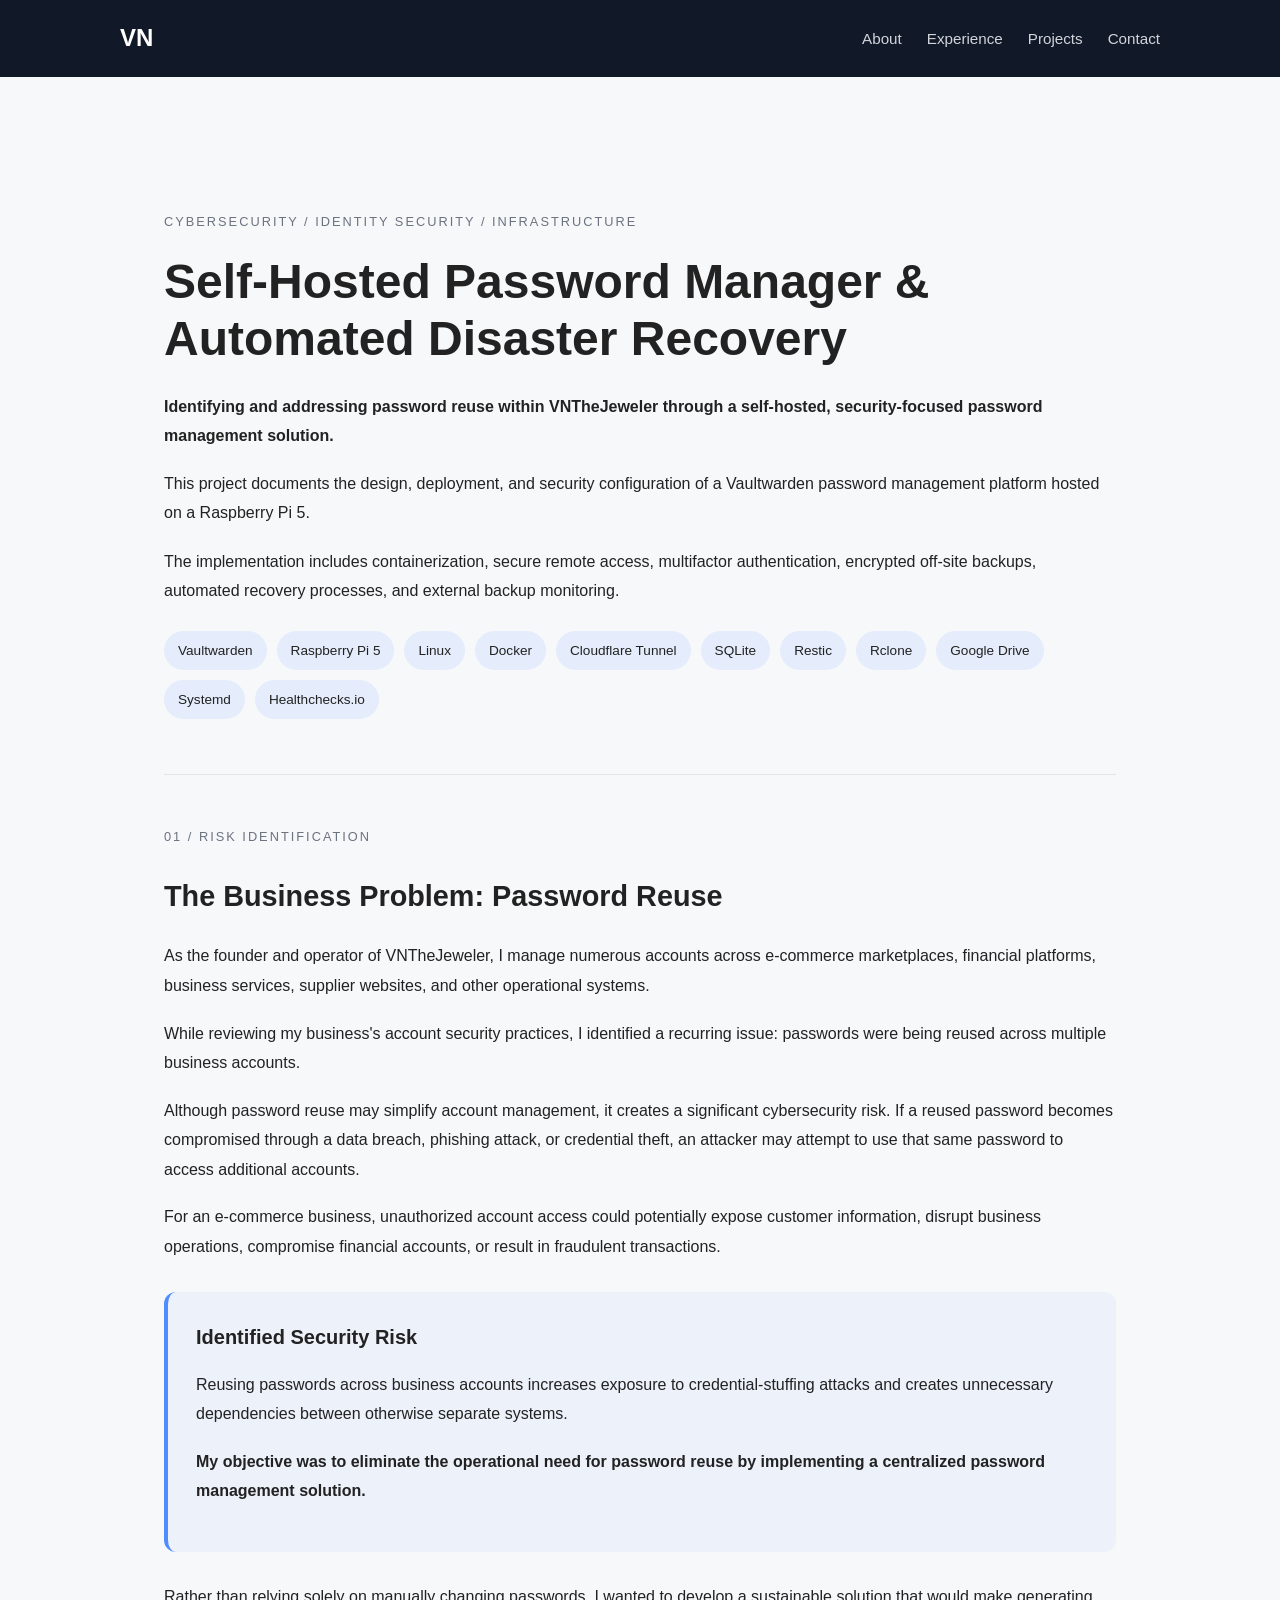
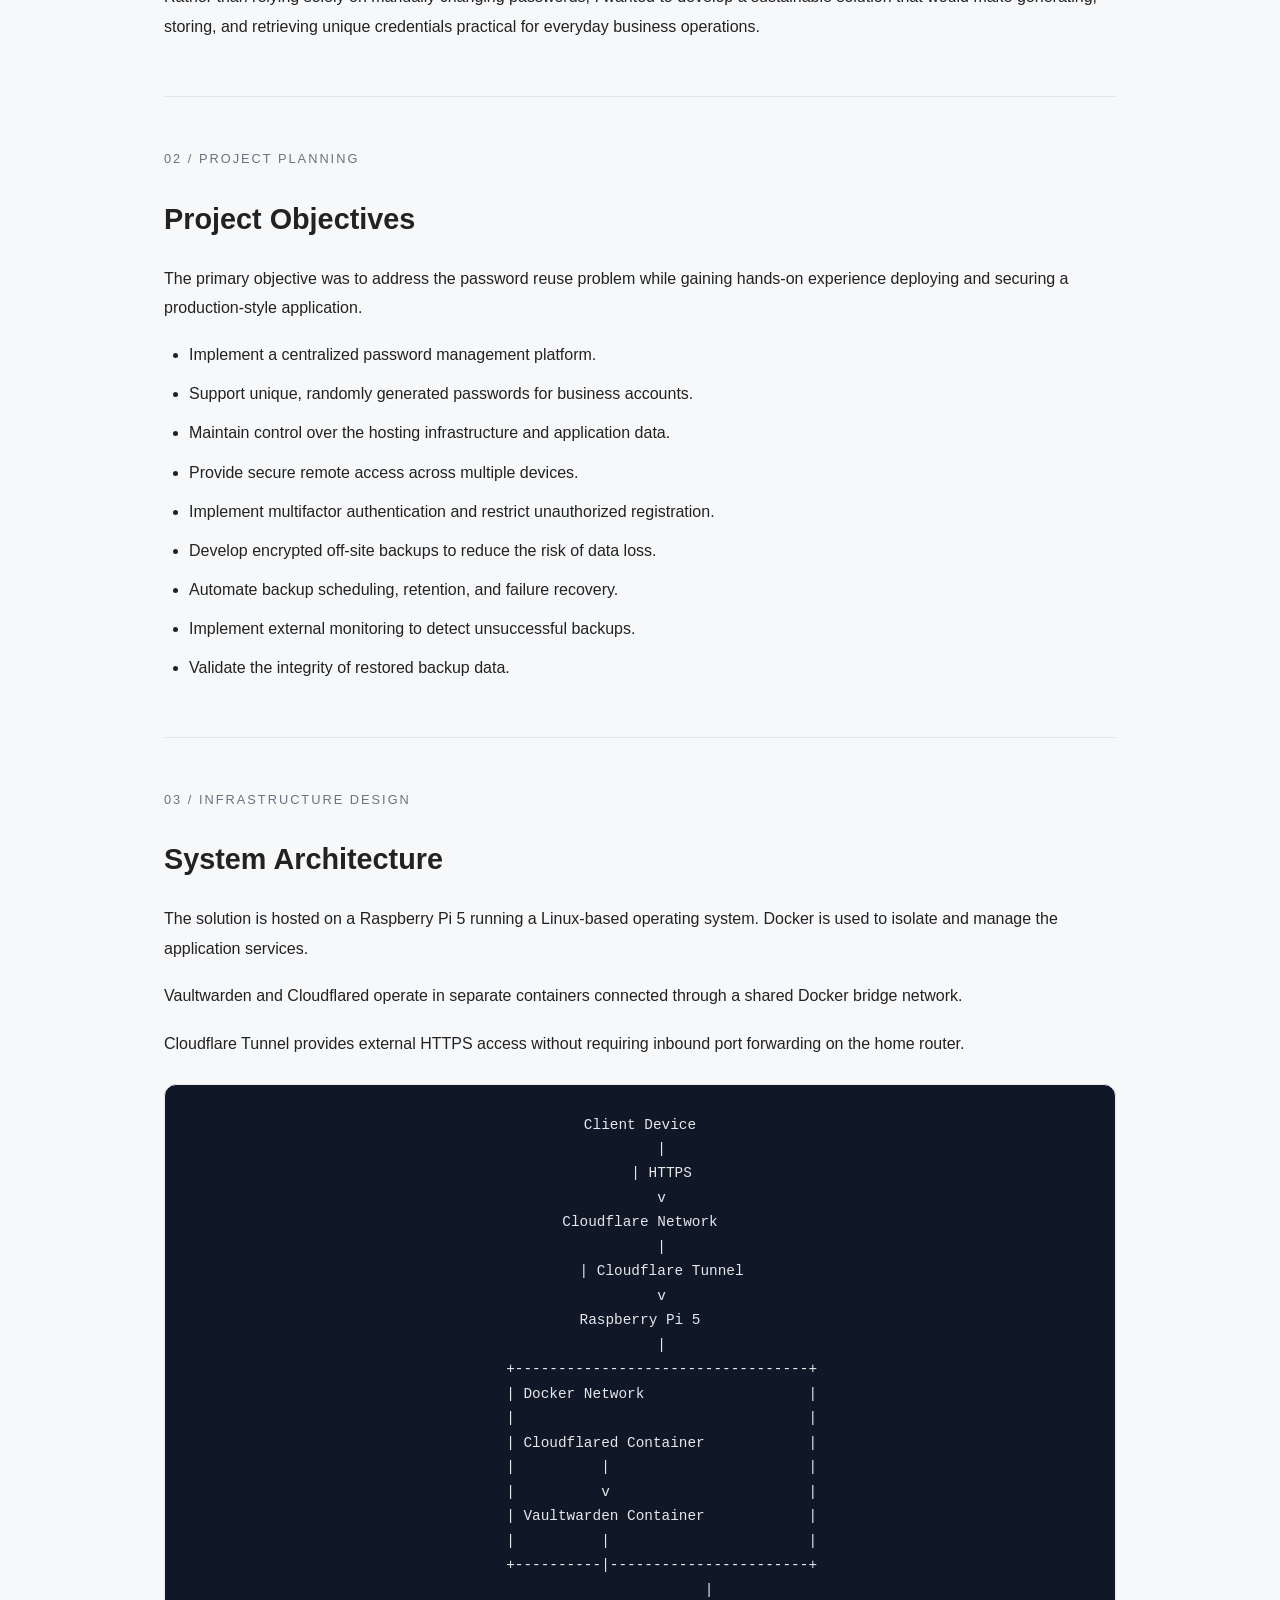
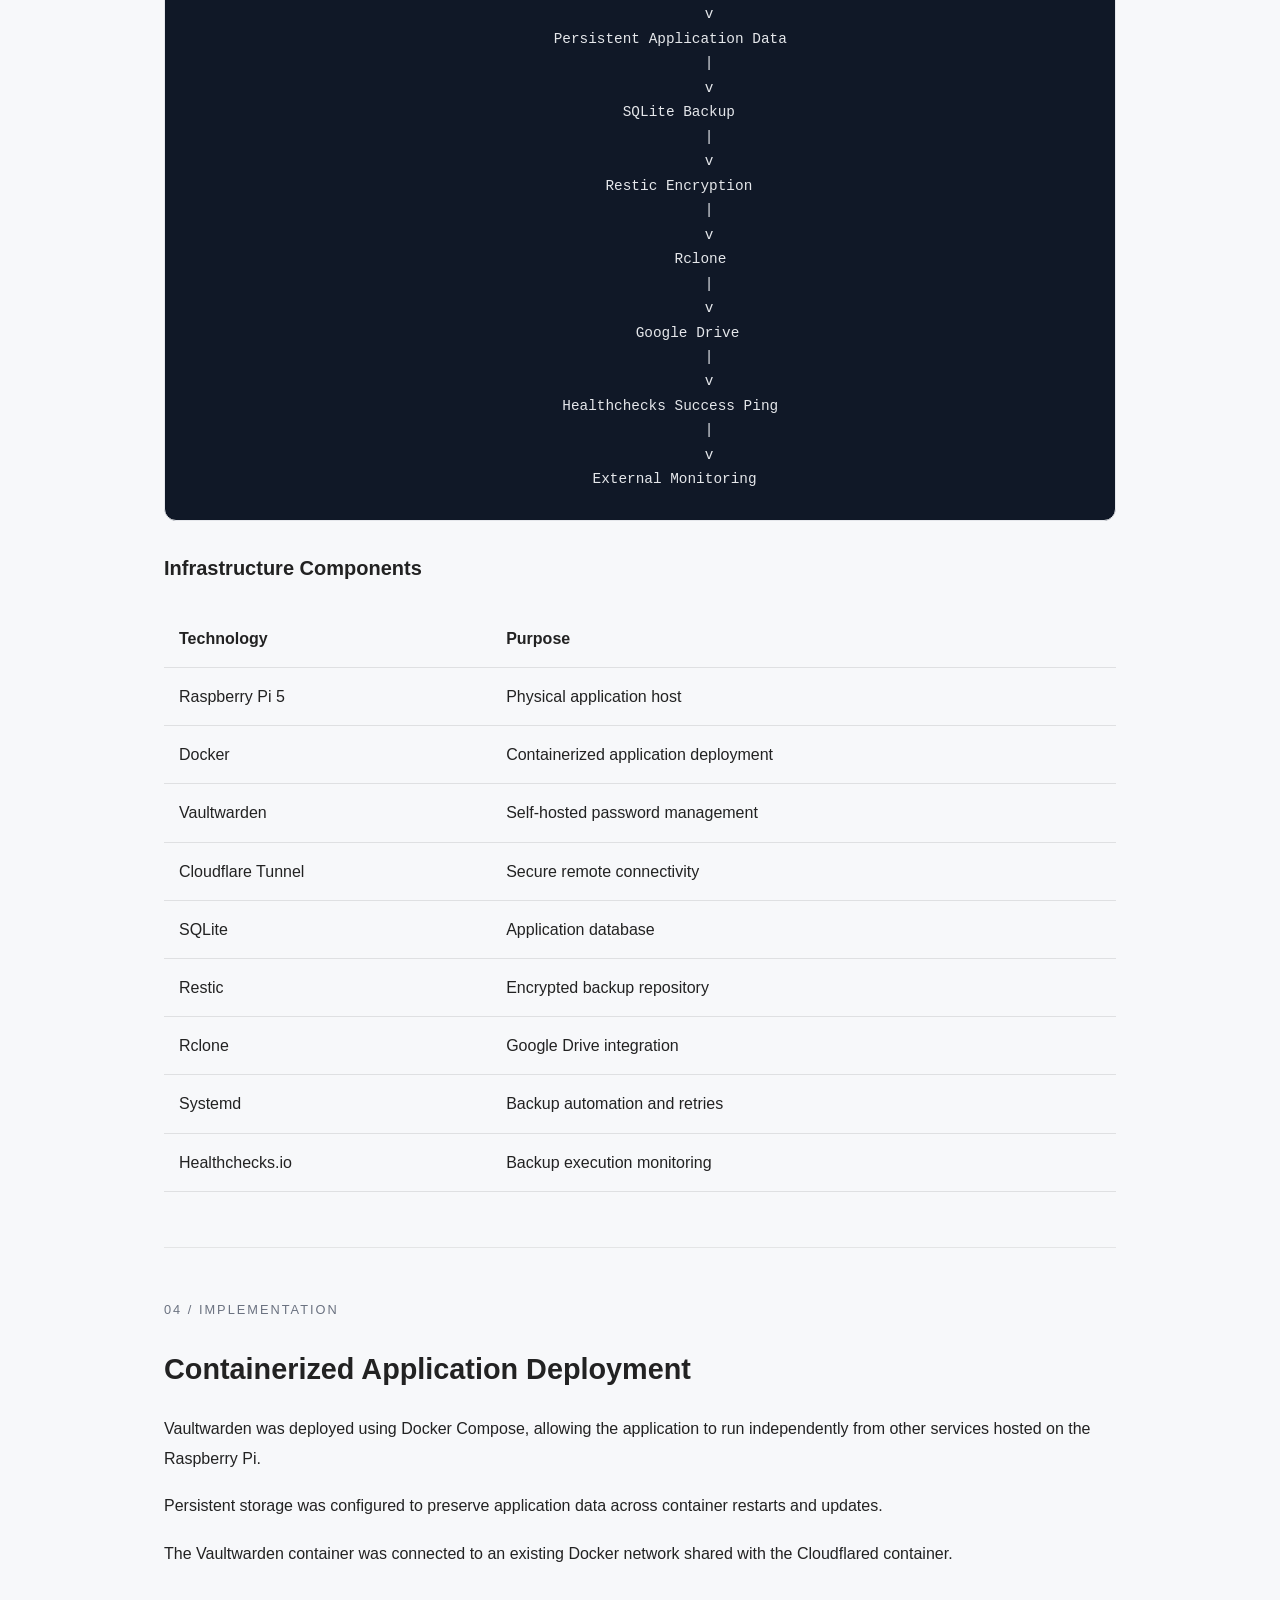
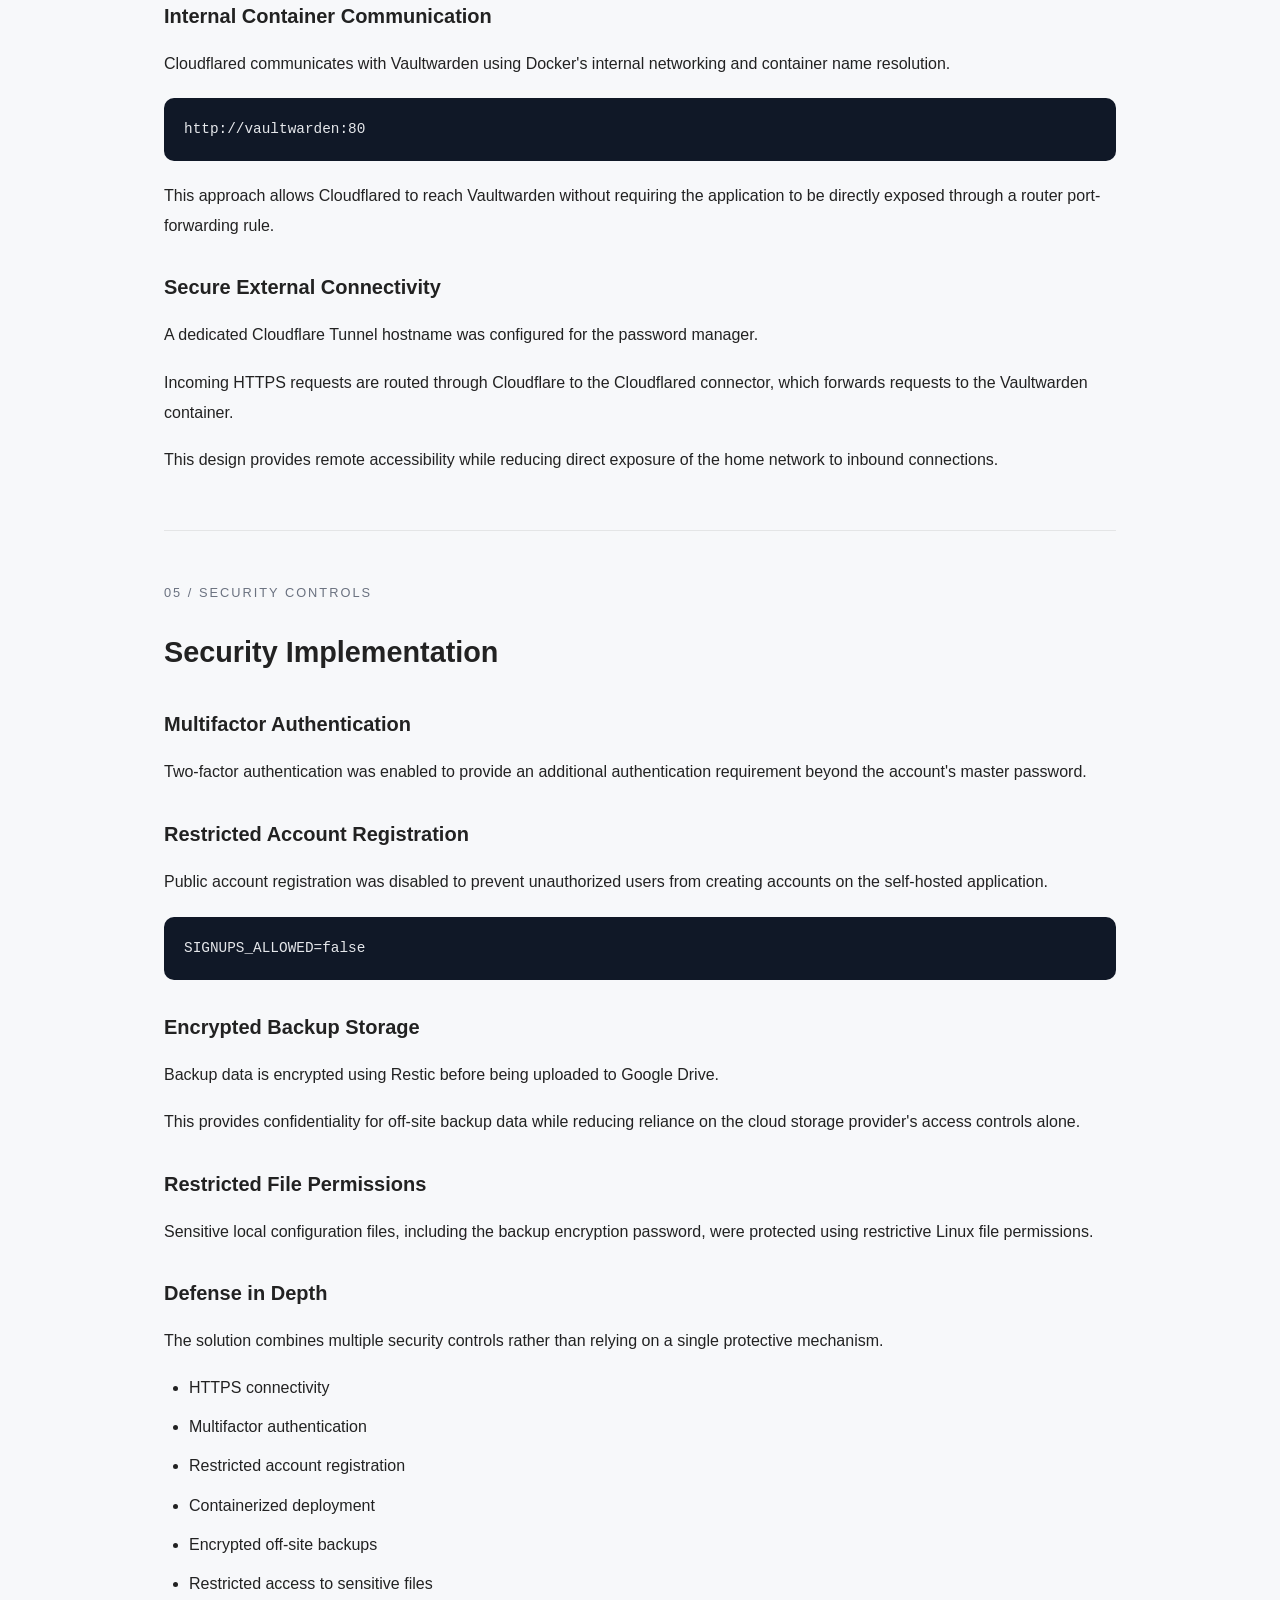
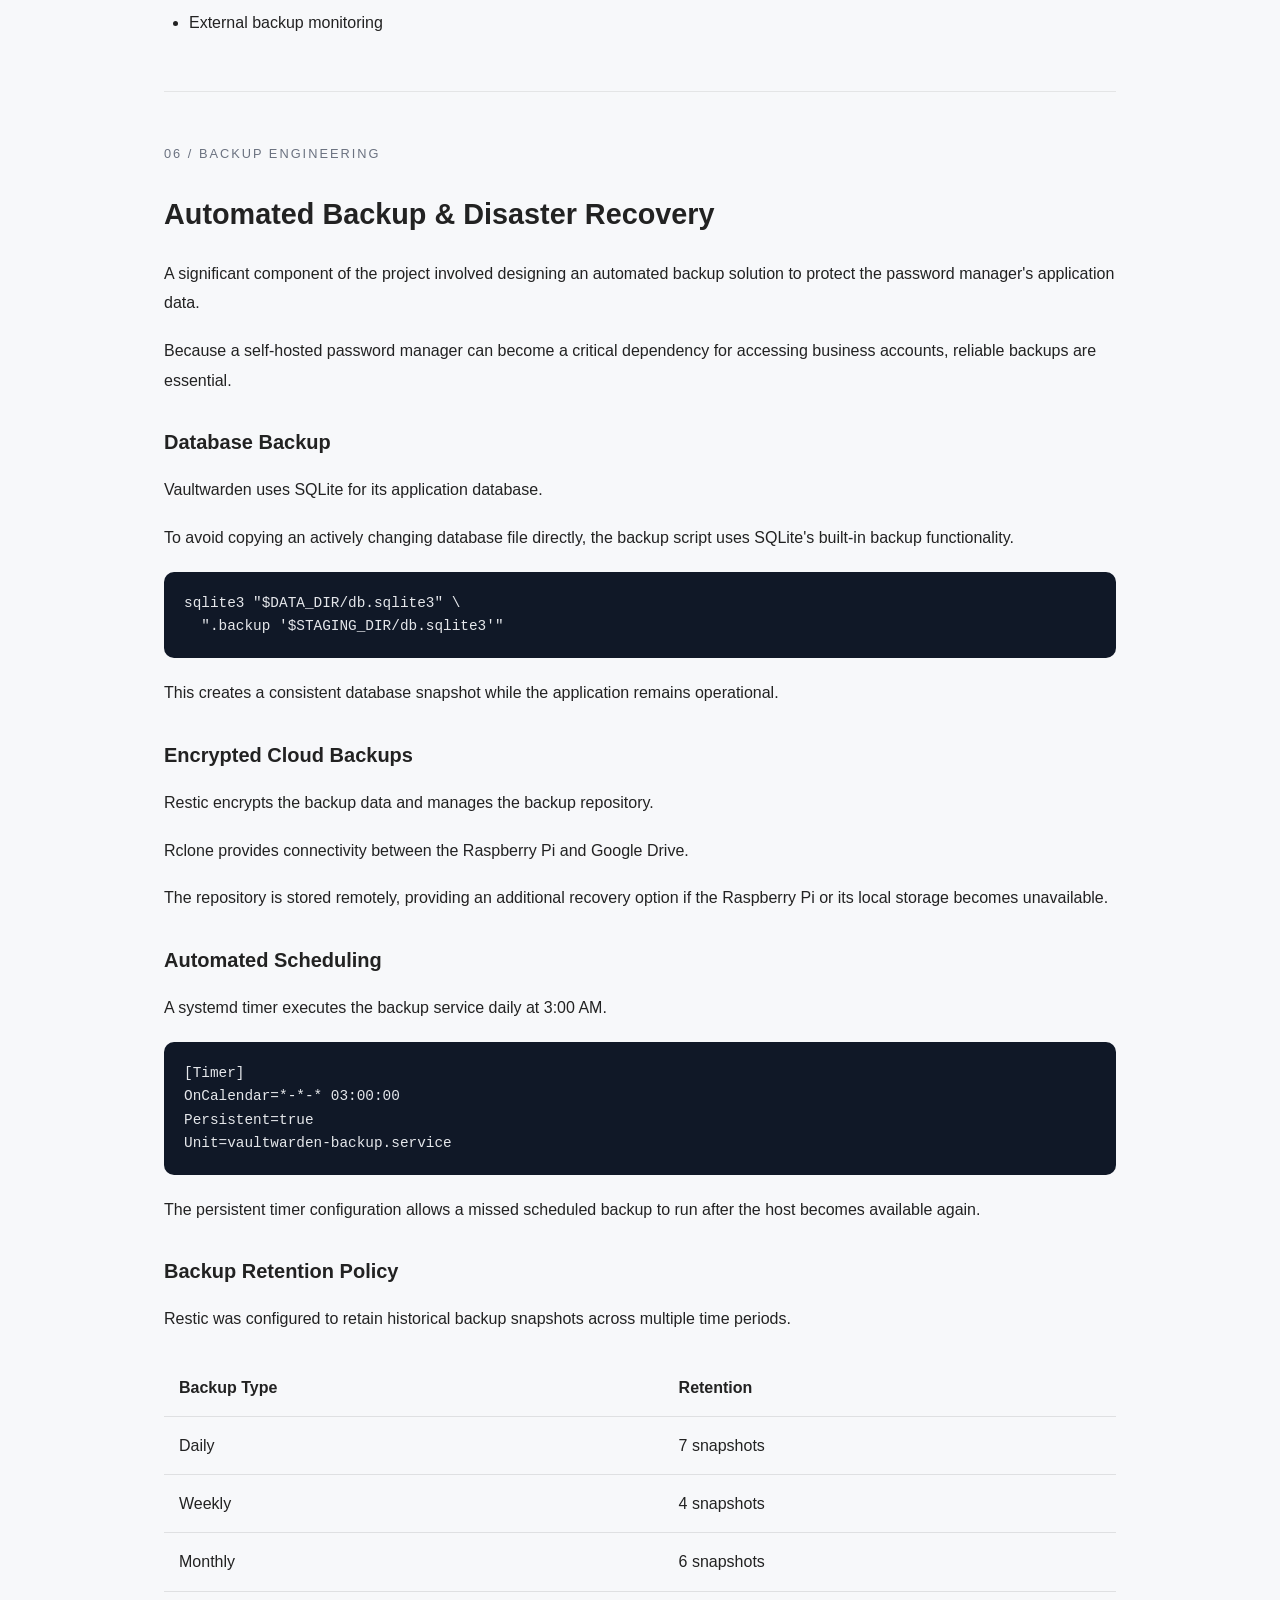
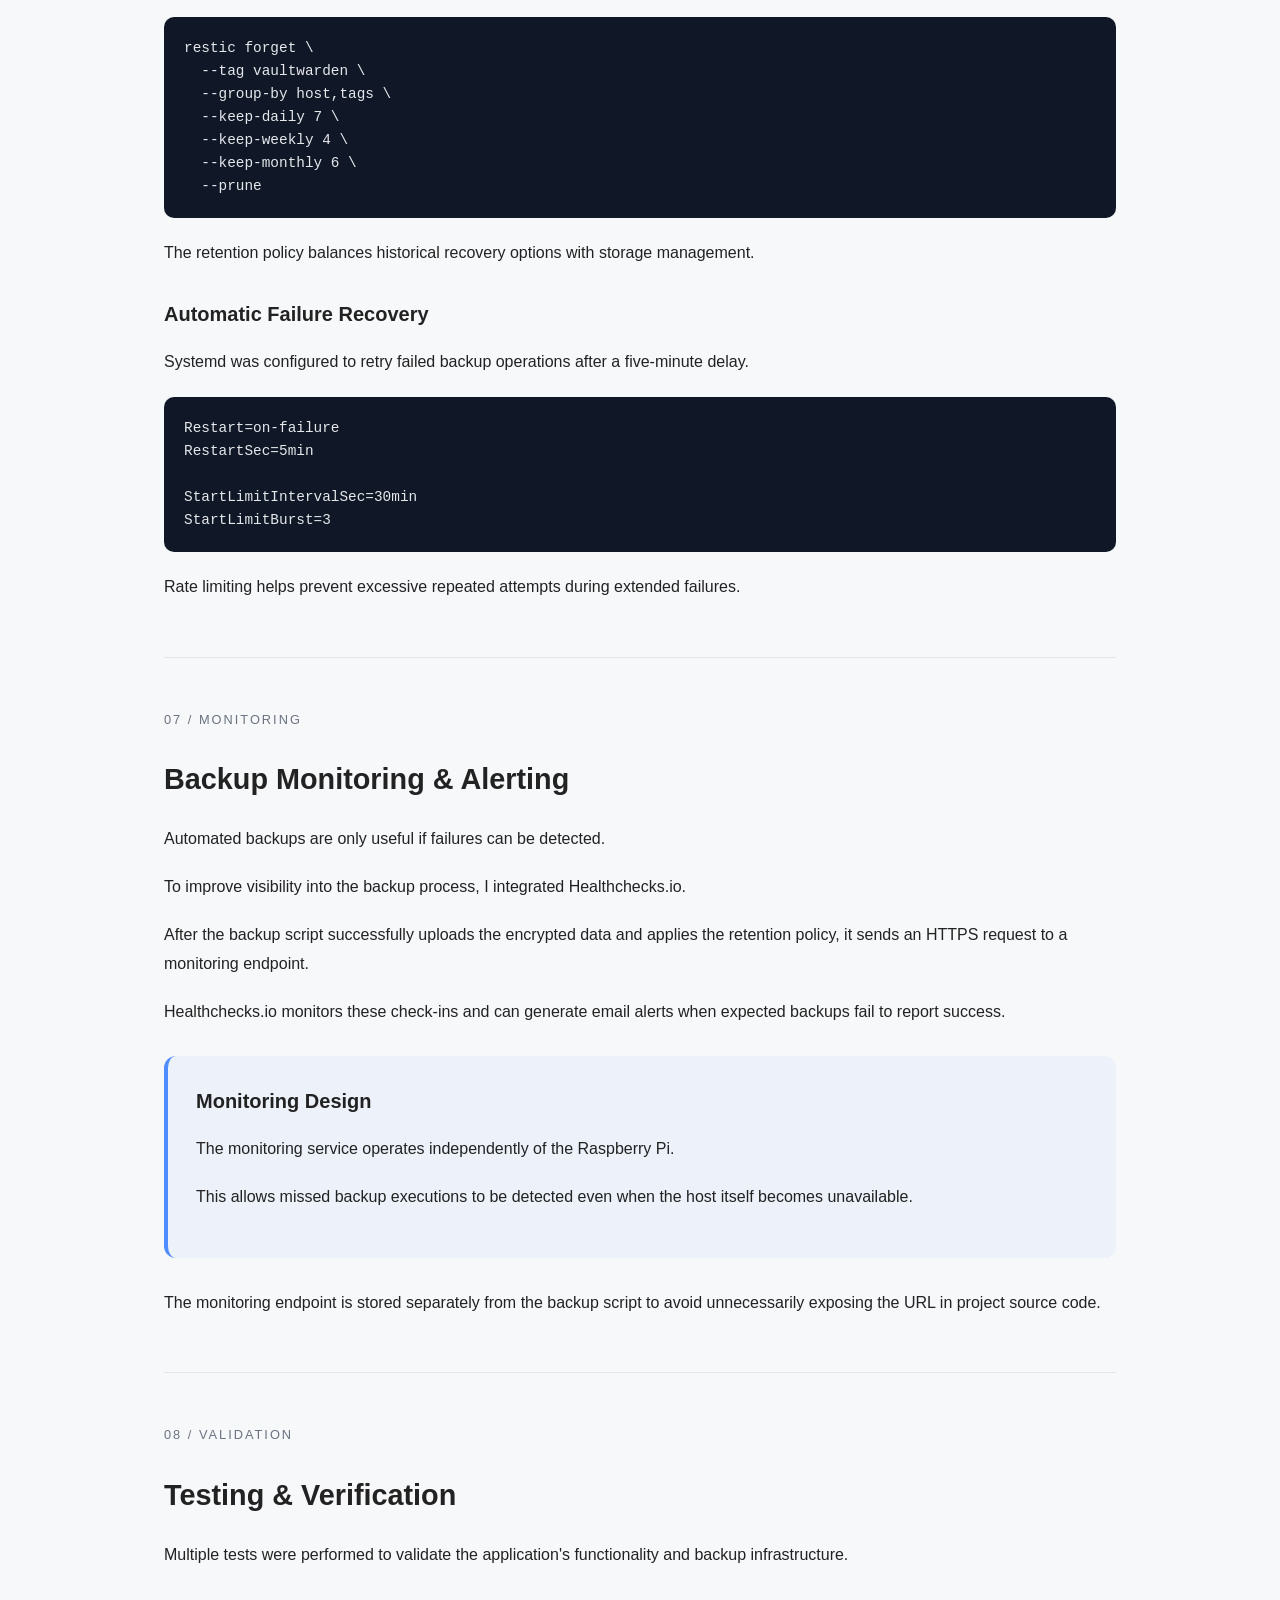
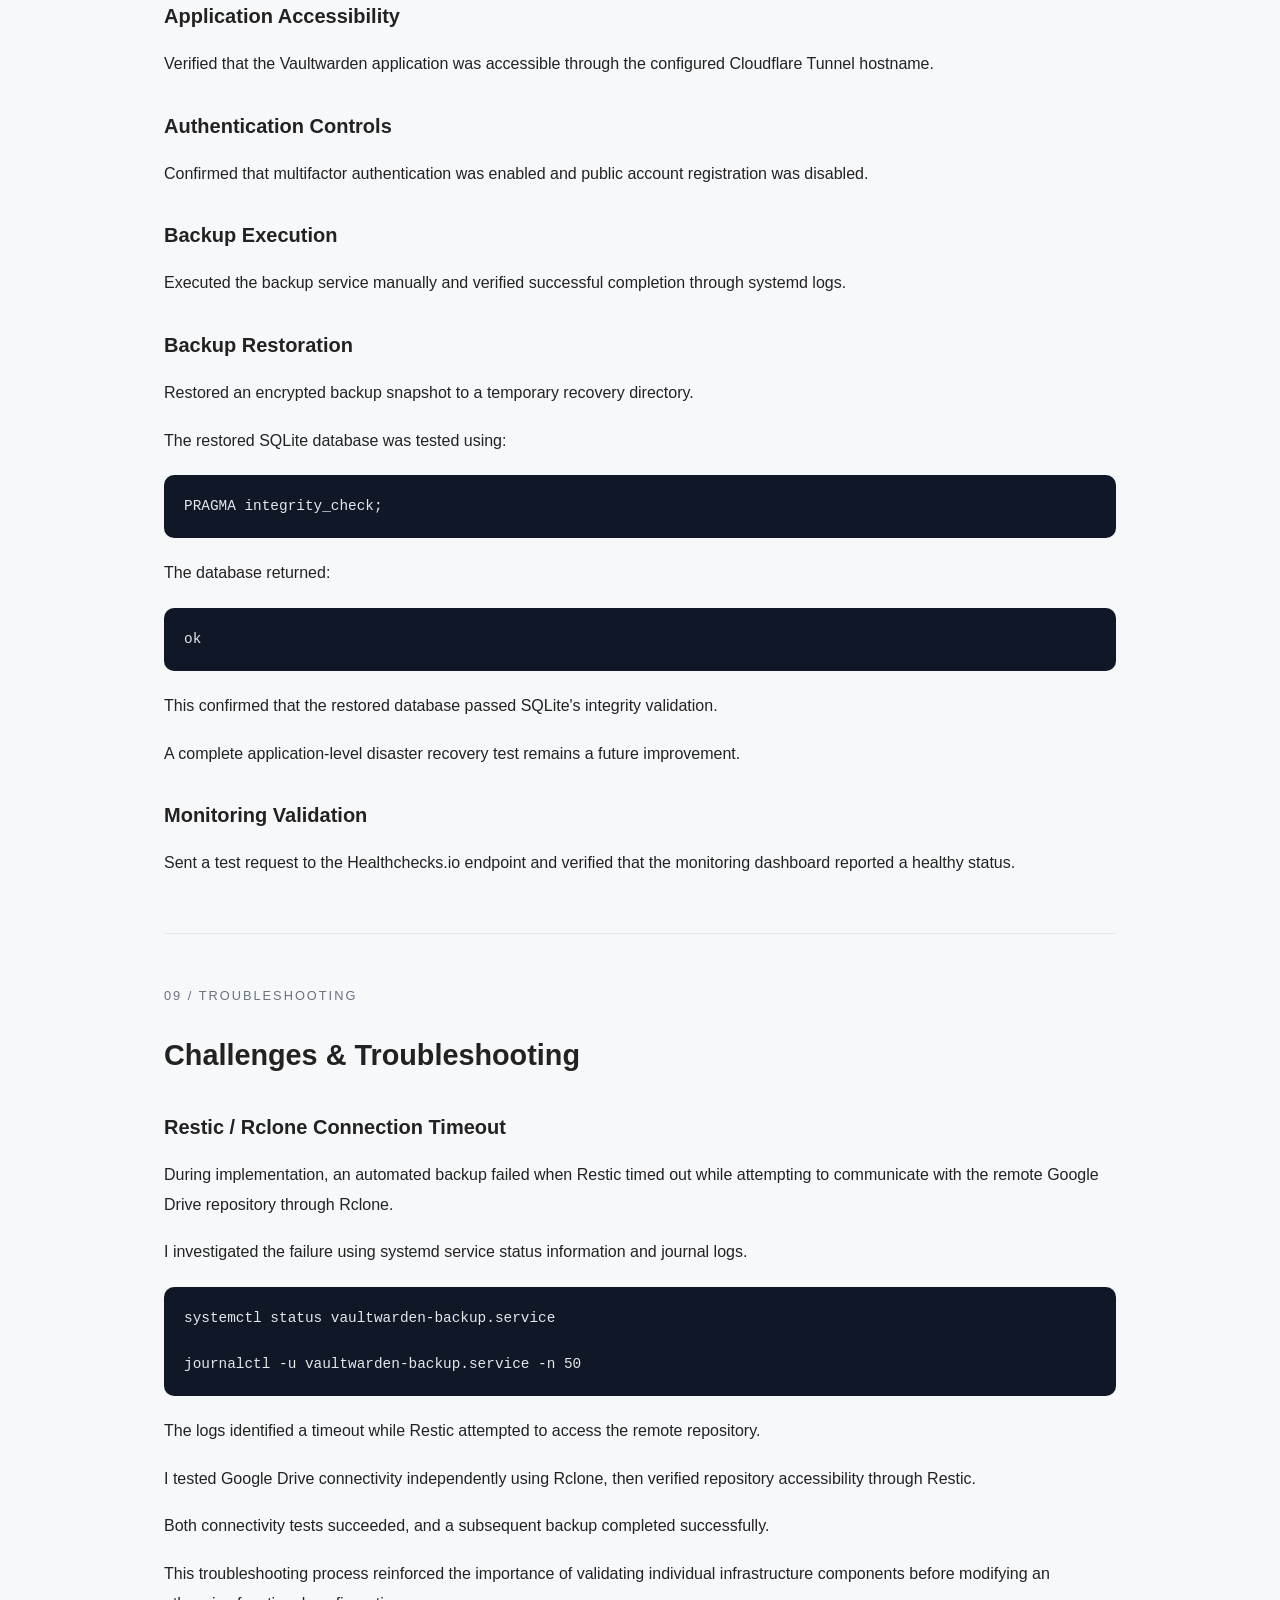
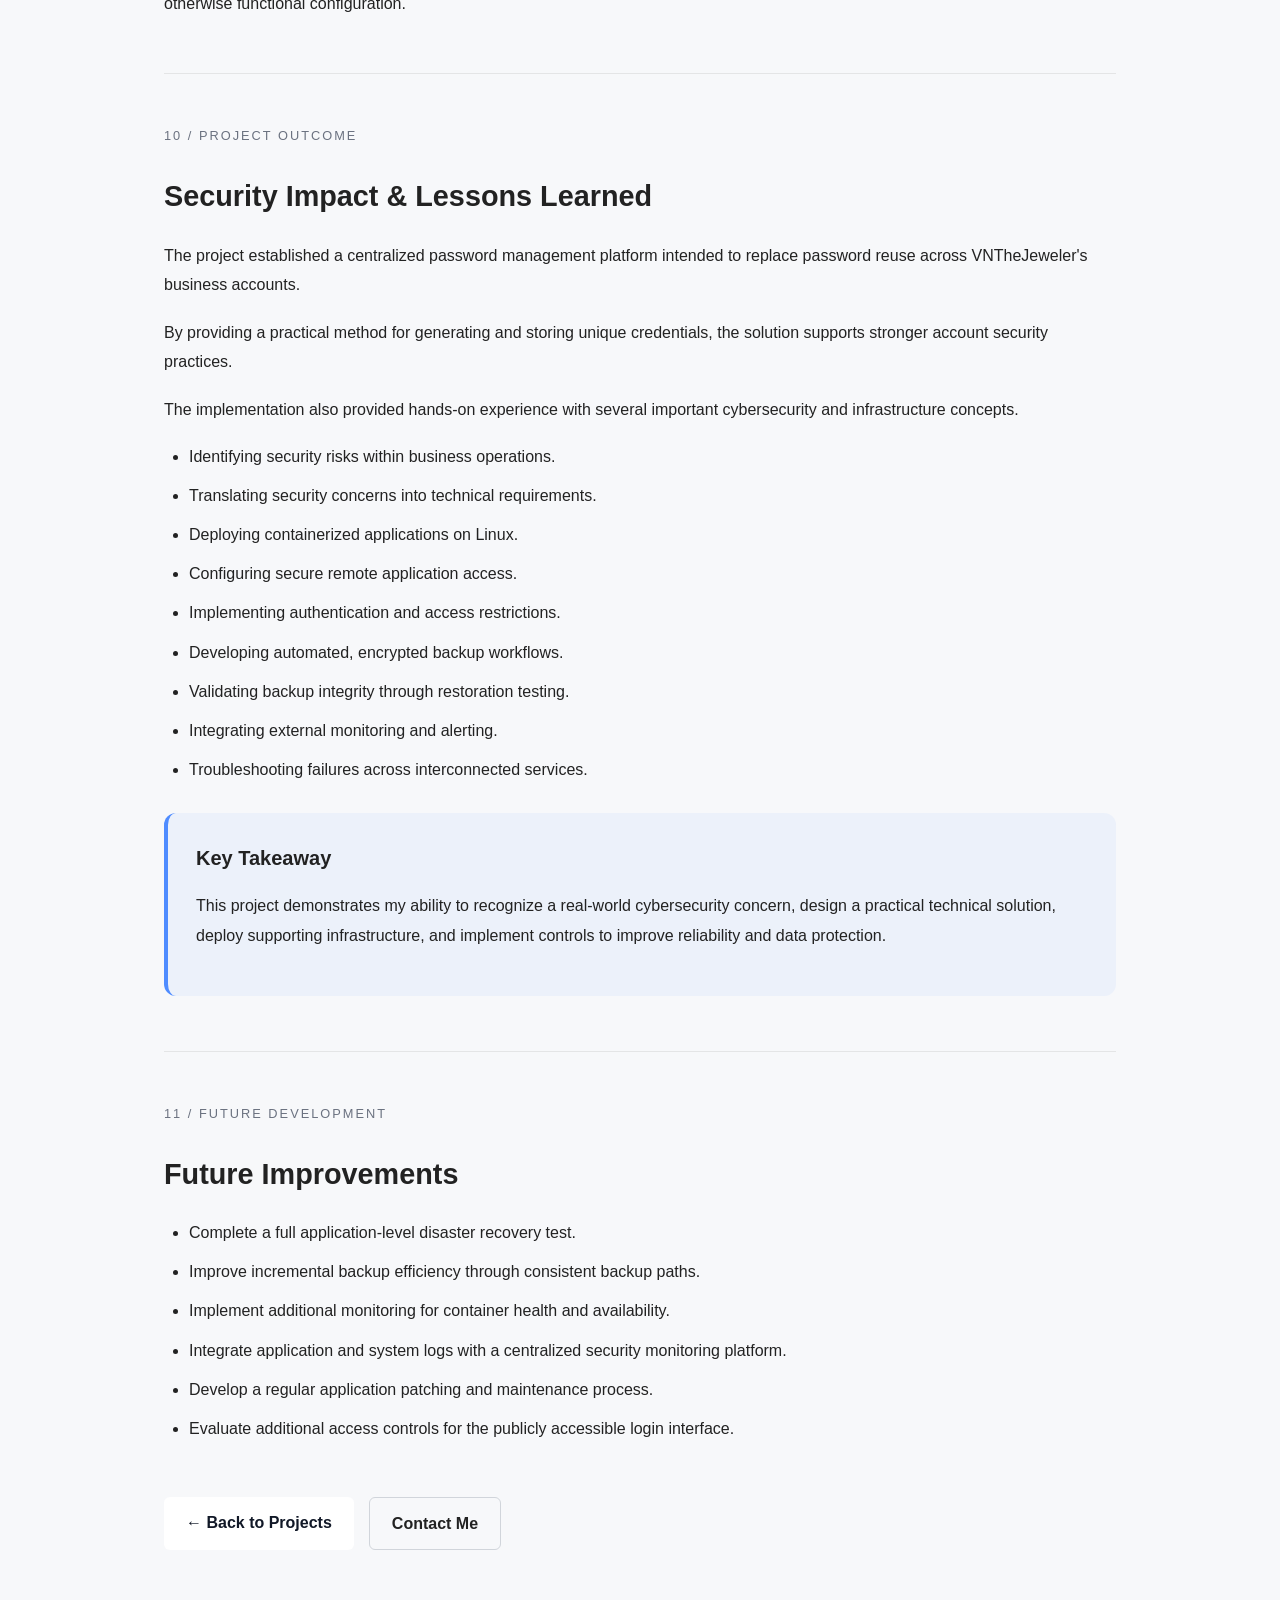
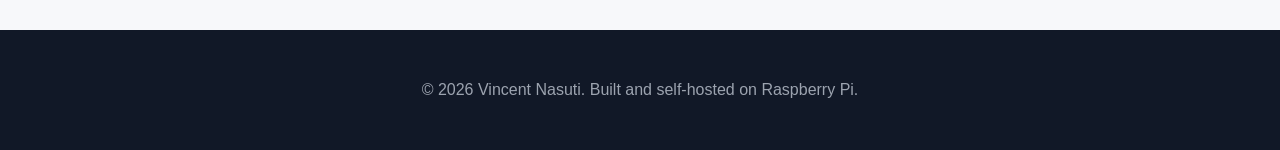
==== projects/vaultwarden.html @ e1a1991b "Add Vaultwarden cybersecurity project documentation" ====
<!DOCTYPE html>
<html lang="en">

<head>
    <meta charset="UTF-8">

    <meta name="viewport" content="width=device-width, initial-scale=1.0">

    <meta name="description"
          content="A cybersecurity project documenting the deployment of a self-hosted Vaultwarden password manager, encrypted backups, and disaster recovery infrastructure.">

    <title>Vaultwarden Password Manager | Vincent Nasuti</title>

    <link rel="stylesheet" href="../style.css">

    <style>

        /* Project Page Layout */

        .project-page {
            max-width: 1000px;
            margin: 0 auto;
            padding: 120px 24px 80px;
        }

        .project-header {
            margin-bottom: 55px;
        }

        .project-header h1 {
            font-size: clamp(2rem, 4vw, 3rem);
            line-height: 1.2;
            margin: 15px 0 25px;
        }

        .project-header p {
            line-height: 1.8;
            margin-bottom: 20px;
        }

        .project-section {
            margin-bottom: 55px;
        }

        .project-section h2 {
            font-size: 1.8rem;
            margin-bottom: 20px;
        }

        .project-section h3 {
            font-size: 1.25rem;
            margin-top: 30px;
            margin-bottom: 15px;
        }

        .project-section p {
            line-height: 1.85;
            margin-bottom: 18px;
        }

        .project-section ul,
        .project-section ol {
            padding-left: 25px;
            margin-bottom: 20px;
        }

        .project-section li {
            margin-bottom: 12px;
            line-height: 1.7;
        }

        .project-callout {
            padding: 28px;
            border-radius: 12px;
            margin: 30px 0;
            background: rgba(100, 150, 255, 0.08);
            border-left: 4px solid #4f8cff;
        }

        .project-callout h3 {
            margin-top: 0;
        }

        .architecture-diagram {
            background: #101827;
            color: #e5e7eb;
            padding: 28px;
            border-radius: 12px;
            overflow-x: auto;
            font-family: monospace;
            font-size: 0.9rem;
            line-height: 1.7;
            margin: 25px 0;
            white-space: pre;
        }

        .project-code {
            background: #101827;
            color: #e5e7eb;
            padding: 20px;
            border-radius: 10px;
            overflow-x: auto;
            margin: 20px 0;
            font-size: 0.9rem;
            line-height: 1.6;
        }

        .project-code code {
            font-family: monospace;
        }

        .tech-stack {
            display: flex;
            flex-wrap: wrap;
            gap: 10px;
            margin: 25px 0;
        }

        .tech-stack span {
            padding: 8px 14px;
            border-radius: 20px;
            background: rgba(100, 150, 255, 0.12);
            font-size: 0.85rem;
        }

        .project-table {
            width: 100%;
            border-collapse: collapse;
            margin: 25px 0;
        }

        .project-table th,
        .project-table td {
            padding: 15px;
            text-align: left;
            border-bottom: 1px solid rgba(150, 150, 150, 0.25);
            vertical-align: top;
        }

        .project-table th {
            font-weight: 600;
        }

        .project-navigation {
            display: flex;
            flex-wrap: wrap;
            gap: 15px;
            margin-top: 50px;
        }

        .project-divider {
            border: none;
            border-top: 1px solid rgba(150, 150, 150, 0.2);
            margin: 50px 0;
        }

        @media (max-width: 600px) {

            .project-page {
                padding: 100px 18px 60px;
            }

            .project-header h1 {
                font-size: 2rem;
            }

            .project-table th,
            .project-table td {
                padding: 10px;
                font-size: 0.85rem;
            }

            .architecture-diagram {
                font-size: 0.75rem;
            }

        }

    </style>

</head>


<body>

    <!-- Navigation -->

    <nav>

        <div class="nav-container">

            <h2 class="logo">VN</h2>

            <ul class="nav-links">

                <li>
                    <a href="../index.html#about">About</a>
                </li>

                <li>
                    <a href="../index.html#experience">Experience</a>
                </li>

                <li>
                    <a href="../index.html#projects">Projects</a>
                </li>

                <li>
                    <a href="../index.html#contact">Contact</a>
                </li>

            </ul>

        </div>

    </nav>


    <main class="project-page">


        <!-- Project Header -->

        <header class="project-header">

            <p class="section-label">
                Cybersecurity / Identity Security / Infrastructure
            </p>

            <h1>
                Self-Hosted Password Manager
                & Automated Disaster Recovery
            </h1>

            <p>
                <strong>
                    Identifying and addressing password reuse
                    within VNTheJeweler through a self-hosted,
                    security-focused password management solution.
                </strong>
            </p>

            <p>
                This project documents the design, deployment,
                and security configuration of a Vaultwarden
                password management platform hosted on a
                Raspberry Pi 5.
            </p>

            <p>
                The implementation includes containerization,
                secure remote access, multifactor authentication,
                encrypted off-site backups, automated recovery
                processes, and external backup monitoring.
            </p>

            <div class="tech-stack">

                <span>Vaultwarden</span>
                <span>Raspberry Pi 5</span>
                <span>Linux</span>
                <span>Docker</span>
                <span>Cloudflare Tunnel</span>
                <span>SQLite</span>
                <span>Restic</span>
                <span>Rclone</span>
                <span>Google Drive</span>
                <span>Systemd</span>
                <span>Healthchecks.io</span>

            </div>

        </header>


        <hr class="project-divider">


        <!-- Business Problem -->

        <section class="project-section">

            <p class="section-label">
                01 / Risk Identification
            </p>

            <h2>
                The Business Problem: Password Reuse
            </h2>

            <p>
                As the founder and operator of VNTheJeweler,
                I manage numerous accounts across e-commerce
                marketplaces, financial platforms, business
                services, supplier websites, and other
                operational systems.
            </p>

            <p>
                While reviewing my business's account security
                practices, I identified a recurring issue:
                passwords were being reused across multiple
                business accounts.
            </p>

            <p>
                Although password reuse may simplify account
                management, it creates a significant
                cybersecurity risk. If a reused password
                becomes compromised through a data breach,
                phishing attack, or credential theft,
                an attacker may attempt to use that
                same password to access additional accounts.
            </p>

            <p>
                For an e-commerce business, unauthorized
                account access could potentially expose
                customer information, disrupt business
                operations, compromise financial accounts,
                or result in fraudulent transactions.
            </p>

            <div class="project-callout">

                <h3>
                    Identified Security Risk
                </h3>

                <p>
                    Reusing passwords across business
                    accounts increases exposure to
                    credential-stuffing attacks and
                    creates unnecessary dependencies
                    between otherwise separate systems.
                </p>

                <p>
                    <strong>
                        My objective was to eliminate the
                        operational need for password reuse
                        by implementing a centralized
                        password management solution.
                    </strong>
                </p>

            </div>

            <p>
                Rather than relying solely on manually
                changing passwords, I wanted to develop
                a sustainable solution that would make
                generating, storing, and retrieving unique
                credentials practical for everyday
                business operations.
            </p>

        </section>


        <hr class="project-divider">


        <!-- Objectives -->

        <section class="project-section">

            <p class="section-label">
                02 / Project Planning
            </p>

            <h2>
                Project Objectives
            </h2>

            <p>
                The primary objective was to address
                the password reuse problem while
                gaining hands-on experience deploying
                and securing a production-style
                application.
            </p>

            <ul>

                <li>
                    Implement a centralized password
                    management platform.
                </li>

                <li>
                    Support unique, randomly generated
                    passwords for business accounts.
                </li>

                <li>
                    Maintain control over the hosting
                    infrastructure and application data.
                </li>

                <li>
                    Provide secure remote access
                    across multiple devices.
                </li>

                <li>
                    Implement multifactor authentication
                    and restrict unauthorized registration.
                </li>

                <li>
                    Develop encrypted off-site backups
                    to reduce the risk of data loss.
                </li>

                <li>
                    Automate backup scheduling,
                    retention, and failure recovery.
                </li>

                <li>
                    Implement external monitoring
                    to detect unsuccessful backups.
                </li>

                <li>
                    Validate the integrity of
                    restored backup data.
                </li>

            </ul>

        </section>


        <hr class="project-divider">


        <!-- Architecture -->

        <section class="project-section">

            <p class="section-label">
                03 / Infrastructure Design
            </p>

            <h2>
                System Architecture
            </h2>

            <p>
                The solution is hosted on a Raspberry Pi 5
                running a Linux-based operating system.
                Docker is used to isolate and manage
                the application services.
            </p>

            <p>
                Vaultwarden and Cloudflared operate
                in separate containers connected
                through a shared Docker bridge network.
            </p>

            <p>
                Cloudflare Tunnel provides external
                HTTPS access without requiring inbound
                port forwarding on the home router.
            </p>

            <div class="architecture-diagram">Client Device
     |
     | HTTPS
     v
Cloudflare Network
     |
     | Cloudflare Tunnel
     v
Raspberry Pi 5
     |
     +----------------------------------+
     | Docker Network                   |
     |                                  |
     | Cloudflared Container            |
     |          |                       |
     |          v                       |
     | Vaultwarden Container            |
     |          |                       |
     +----------|-----------------------+
                |
                v
       Persistent Application Data
                |
                v
         SQLite Backup
                |
                v
         Restic Encryption
                |
                v
              Rclone
                |
                v
           Google Drive
                |
                v
       Healthchecks Success Ping
                |
                v
        External Monitoring</div>

            <h3>
                Infrastructure Components
            </h3>

            <table class="project-table">

                <thead>

                    <tr>
                        <th>Technology</th>
                        <th>Purpose</th>
                    </tr>

                </thead>

                <tbody>

                    <tr>
                        <td>Raspberry Pi 5</td>
                        <td>Physical application host</td>
                    </tr>

                    <tr>
                        <td>Docker</td>
                        <td>Containerized application deployment</td>
                    </tr>

                    <tr>
                        <td>Vaultwarden</td>
                        <td>Self-hosted password management</td>
                    </tr>

                    <tr>
                        <td>Cloudflare Tunnel</td>
                        <td>Secure remote connectivity</td>
                    </tr>

                    <tr>
                        <td>SQLite</td>
                        <td>Application database</td>
                    </tr>

                    <tr>
                        <td>Restic</td>
                        <td>Encrypted backup repository</td>
                    </tr>

                    <tr>
                        <td>Rclone</td>
                        <td>Google Drive integration</td>
                    </tr>

                    <tr>
                        <td>Systemd</td>
                        <td>Backup automation and retries</td>
                    </tr>

                    <tr>
                        <td>Healthchecks.io</td>
                        <td>Backup execution monitoring</td>
                    </tr>

                </tbody>

            </table>

        </section>


        <hr class="project-divider">


        <!-- Deployment -->

        <section class="project-section">

            <p class="section-label">
                04 / Implementation
            </p>

            <h2>
                Containerized Application Deployment
            </h2>

            <p>
                Vaultwarden was deployed using Docker Compose,
                allowing the application to run independently
                from other services hosted on the Raspberry Pi.
            </p>

            <p>
                Persistent storage was configured to preserve
                application data across container restarts
                and updates.
            </p>

            <p>
                The Vaultwarden container was connected
                to an existing Docker network shared
                with the Cloudflared container.
            </p>

            <h3>
                Internal Container Communication
            </h3>

            <p>
                Cloudflared communicates with Vaultwarden
                using Docker's internal networking and
                container name resolution.
            </p>

            <pre class="project-code"><code>http://vaultwarden:80</code></pre>

            <p>
                This approach allows Cloudflared to reach
                Vaultwarden without requiring the application
                to be directly exposed through a router
                port-forwarding rule.
            </p>

            <h3>
                Secure External Connectivity
            </h3>

            <p>
                A dedicated Cloudflare Tunnel hostname
                was configured for the password manager.
            </p>

            <p>
                Incoming HTTPS requests are routed
                through Cloudflare to the Cloudflared
                connector, which forwards requests
                to the Vaultwarden container.
            </p>

            <p>
                This design provides remote accessibility
                while reducing direct exposure of
                the home network to inbound connections.
            </p>

        </section>


        <hr class="project-divider">


        <!-- Security -->

        <section class="project-section">

            <p class="section-label">
                05 / Security Controls
            </p>

            <h2>
                Security Implementation
            </h2>

            <h3>
                Multifactor Authentication
            </h3>

            <p>
                Two-factor authentication was enabled
                to provide an additional authentication
                requirement beyond the account's
                master password.
            </p>

            <h3>
                Restricted Account Registration
            </h3>

            <p>
                Public account registration was disabled
                to prevent unauthorized users from
                creating accounts on the self-hosted
                application.
            </p>

            <pre class="project-code"><code>SIGNUPS_ALLOWED=false</code></pre>

            <h3>
                Encrypted Backup Storage
            </h3>

            <p>
                Backup data is encrypted using Restic
                before being uploaded to Google Drive.
            </p>

            <p>
                This provides confidentiality for
                off-site backup data while reducing
                reliance on the cloud storage provider's
                access controls alone.
            </p>

            <h3>
                Restricted File Permissions
            </h3>

            <p>
                Sensitive local configuration files,
                including the backup encryption
                password, were protected using
                restrictive Linux file permissions.
            </p>

            <h3>
                Defense in Depth
            </h3>

            <p>
                The solution combines multiple
                security controls rather than
                relying on a single protective
                mechanism.
            </p>

            <ul>

                <li>HTTPS connectivity</li>

                <li>Multifactor authentication</li>

                <li>Restricted account registration</li>

                <li>Containerized deployment</li>

                <li>Encrypted off-site backups</li>

                <li>Restricted access to sensitive files</li>

                <li>External backup monitoring</li>

            </ul>

        </section>


        <hr class="project-divider">


        <!-- Backup Automation -->

        <section class="project-section">

            <p class="section-label">
                06 / Backup Engineering
            </p>

            <h2>
                Automated Backup & Disaster Recovery
            </h2>

            <p>
                A significant component of the project
                involved designing an automated backup
                solution to protect the password
                manager's application data.
            </p>

            <p>
                Because a self-hosted password manager
                can become a critical dependency for
                accessing business accounts, reliable
                backups are essential.
            </p>

            <h3>
                Database Backup
            </h3>

            <p>
                Vaultwarden uses SQLite for its
                application database.
            </p>

            <p>
                To avoid copying an actively
                changing database file directly,
                the backup script uses SQLite's
                built-in backup functionality.
            </p>

            <pre class="project-code"><code>sqlite3 "$DATA_DIR/db.sqlite3" \
  ".backup '$STAGING_DIR/db.sqlite3'"</code></pre>

            <p>
                This creates a consistent database
                snapshot while the application
                remains operational.
            </p>

            <h3>
                Encrypted Cloud Backups
            </h3>

            <p>
                Restic encrypts the backup data
                and manages the backup repository.
            </p>

            <p>
                Rclone provides connectivity
                between the Raspberry Pi and
                Google Drive.
            </p>

            <p>
                The repository is stored remotely,
                providing an additional recovery
                option if the Raspberry Pi or its
                local storage becomes unavailable.
            </p>

            <h3>
                Automated Scheduling
            </h3>

            <p>
                A systemd timer executes the
                backup service daily at 3:00 AM.
            </p>

            <pre class="project-code"><code>[Timer]
OnCalendar=*-*-* 03:00:00
Persistent=true
Unit=vaultwarden-backup.service</code></pre>

            <p>
                The persistent timer configuration
                allows a missed scheduled backup
                to run after the host becomes
                available again.
            </p>

            <h3>
                Backup Retention Policy
            </h3>

            <p>
                Restic was configured to retain
                historical backup snapshots
                across multiple time periods.
            </p>

            <table class="project-table">

                <thead>

                    <tr>
                        <th>Backup Type</th>
                        <th>Retention</th>
                    </tr>

                </thead>

                <tbody>

                    <tr>
                        <td>Daily</td>
                        <td>7 snapshots</td>
                    </tr>

                    <tr>
                        <td>Weekly</td>
                        <td>4 snapshots</td>
                    </tr>

                    <tr>
                        <td>Monthly</td>
                        <td>6 snapshots</td>
                    </tr>

                </tbody>

            </table>

            <pre class="project-code"><code>restic forget \
  --tag vaultwarden \
  --group-by host,tags \
  --keep-daily 7 \
  --keep-weekly 4 \
  --keep-monthly 6 \
  --prune</code></pre>

            <p>
                The retention policy balances
                historical recovery options
                with storage management.
            </p>

            <h3>
                Automatic Failure Recovery
            </h3>

            <p>
                Systemd was configured to retry
                failed backup operations after
                a five-minute delay.
            </p>

            <pre class="project-code"><code>Restart=on-failure
RestartSec=5min

StartLimitIntervalSec=30min
StartLimitBurst=3</code></pre>

            <p>
                Rate limiting helps prevent
                excessive repeated attempts
                during extended failures.
            </p>

        </section>


        <hr class="project-divider">


        <!-- Monitoring -->

        <section class="project-section">

            <p class="section-label">
                07 / Monitoring
            </p>

            <h2>
                Backup Monitoring & Alerting
            </h2>

            <p>
                Automated backups are only useful
                if failures can be detected.
            </p>

            <p>
                To improve visibility into the
                backup process, I integrated
                Healthchecks.io.
            </p>

            <p>
                After the backup script successfully
                uploads the encrypted data and
                applies the retention policy,
                it sends an HTTPS request to
                a monitoring endpoint.
            </p>

            <p>
                Healthchecks.io monitors these
                check-ins and can generate email
                alerts when expected backups
                fail to report success.
            </p>

            <div class="project-callout">

                <h3>
                    Monitoring Design
                </h3>

                <p>
                    The monitoring service operates
                    independently of the Raspberry Pi.
                </p>

                <p>
                    This allows missed backup
                    executions to be detected
                    even when the host itself
                    becomes unavailable.
                </p>

            </div>

            <p>
                The monitoring endpoint is stored
                separately from the backup script
                to avoid unnecessarily exposing
                the URL in project source code.
            </p>

        </section>


        <hr class="project-divider">


        <!-- Testing -->

        <section class="project-section">

            <p class="section-label">
                08 / Validation
            </p>

            <h2>
                Testing & Verification
            </h2>

            <p>
                Multiple tests were performed
                to validate the application's
                functionality and backup
                infrastructure.
            </p>

            <h3>
                Application Accessibility
            </h3>

            <p>
                Verified that the Vaultwarden
                application was accessible
                through the configured
                Cloudflare Tunnel hostname.
            </p>

            <h3>
                Authentication Controls
            </h3>

            <p>
                Confirmed that multifactor
                authentication was enabled
                and public account registration
                was disabled.
            </p>

            <h3>
                Backup Execution
            </h3>

            <p>
                Executed the backup service
                manually and verified
                successful completion
                through systemd logs.
            </p>

            <h3>
                Backup Restoration
            </h3>

            <p>
                Restored an encrypted backup
                snapshot to a temporary
                recovery directory.
            </p>

            <p>
                The restored SQLite database
                was tested using:
            </p>

            <pre class="project-code"><code>PRAGMA integrity_check;</code></pre>

            <p>
                The database returned:
            </p>

            <pre class="project-code"><code>ok</code></pre>

            <p>
                This confirmed that the restored
                database passed SQLite's
                integrity validation.
            </p>

            <p>
                A complete application-level
                disaster recovery test remains
                a future improvement.
            </p>

            <h3>
                Monitoring Validation
            </h3>

            <p>
                Sent a test request to the
                Healthchecks.io endpoint
                and verified that the
                monitoring dashboard
                reported a healthy status.
            </p>

        </section>


        <hr class="project-divider">


        <!-- Troubleshooting -->

        <section class="project-section">

            <p class="section-label">
                09 / Troubleshooting
            </p>

            <h2>
                Challenges & Troubleshooting
            </h2>

            <h3>
                Restic / Rclone Connection Timeout
            </h3>

            <p>
                During implementation, an automated
                backup failed when Restic timed out
                while attempting to communicate
                with the remote Google Drive
                repository through Rclone.
            </p>

            <p>
                I investigated the failure
                using systemd service status
                information and journal logs.
            </p>

            <pre class="project-code"><code>systemctl status vaultwarden-backup.service

journalctl -u vaultwarden-backup.service -n 50</code></pre>

            <p>
                The logs identified a timeout
                while Restic attempted to
                access the remote repository.
            </p>

            <p>
                I tested Google Drive connectivity
                independently using Rclone,
                then verified repository
                accessibility through Restic.
            </p>

            <p>
                Both connectivity tests succeeded,
                and a subsequent backup completed
                successfully.
            </p>

            <p>
                This troubleshooting process
                reinforced the importance
                of validating individual
                infrastructure components
                before modifying an
                otherwise functional
                configuration.
            </p>

        </section>


        <hr class="project-divider">


        <!-- Results -->

        <section class="project-section">

            <p class="section-label">
                10 / Project Outcome
            </p>

            <h2>
                Security Impact & Lessons Learned
            </h2>

            <p>
                The project established a
                centralized password management
                platform intended to replace
                password reuse across
                VNTheJeweler's business accounts.
            </p>

            <p>
                By providing a practical method
                for generating and storing
                unique credentials, the
                solution supports stronger
                account security practices.
            </p>

            <p>
                The implementation also provided
                hands-on experience with
                several important cybersecurity
                and infrastructure concepts.
            </p>

            <ul>

                <li>
                    Identifying security risks
                    within business operations.
                </li>

                <li>
                    Translating security concerns
                    into technical requirements.
                </li>

                <li>
                    Deploying containerized
                    applications on Linux.
                </li>

                <li>
                    Configuring secure remote
                    application access.
                </li>

                <li>
                    Implementing authentication
                    and access restrictions.
                </li>

                <li>
                    Developing automated,
                    encrypted backup workflows.
                </li>

                <li>
                    Validating backup integrity
                    through restoration testing.
                </li>

                <li>
                    Integrating external
                    monitoring and alerting.
                </li>

                <li>
                    Troubleshooting failures
                    across interconnected services.
                </li>

            </ul>

            <div class="project-callout">

                <h3>
                    Key Takeaway
                </h3>

                <p>
                    This project demonstrates
                    my ability to recognize
                    a real-world cybersecurity
                    concern, design a practical
                    technical solution, deploy
                    supporting infrastructure,
                    and implement controls
                    to improve reliability
                    and data protection.
                </p>

            </div>

        </section>


        <hr class="project-divider">


        <!-- Future Improvements -->

        <section class="project-section">

            <p class="section-label">
                11 / Future Development
            </p>

            <h2>
                Future Improvements
            </h2>

            <ul>

                <li>
                    Complete a full application-level
                    disaster recovery test.
                </li>

                <li>
                    Improve incremental backup
                    efficiency through consistent
                    backup paths.
                </li>

                <li>
                    Implement additional monitoring
                    for container health and availability.
                </li>

                <li>
                    Integrate application and
                    system logs with a centralized
                    security monitoring platform.
                </li>

                <li>
                    Develop a regular application
                    patching and maintenance process.
                </li>

                <li>
                    Evaluate additional access
                    controls for the publicly
                    accessible login interface.
                </li>

            </ul>

        </section>


        <!-- Navigation Buttons -->

        <div class="project-navigation">

            <a href="../index.html#projects"
               class="button primary-button">

                ← Back to Projects

            </a>

            <a href="../index.html#contact"
               class="button secondary-button">

                Contact Me

            </a>

        </div>


    </main>


    <!-- Footer -->

    <footer>

        <p>
            © 2026 Vincent Nasuti.
            Built and self-hosted on Raspberry Pi.
        </p>

    </footer>


</body>

</html>
---- style.css ----
/* ------------------------------
   General Page Styling
------------------------------ */

* {
    box-sizing: border-box;
}

html {
    scroll-behavior: smooth;
    scroll-padding-top: 100px;
}

body {
    margin: 0;

    font-family:
        Arial,
        Helvetica,
        sans-serif;

    background-color: #f7f8fa;

    color: #222;

    line-height: 1.7;
}


/* ------------------------------
   Navigation
------------------------------ */

nav {
    background-color: #111827;

    padding: 18px 0;

    position: sticky;

    top: 0;

    z-index: 1000;
}

.nav-container {
    max-width: 1100px;

    margin: 0 auto;

    padding: 0 30px;

    display: flex;

    align-items: center;

    justify-content: space-between;
}

.logo {
    margin: 0;

    color: white;
}

.nav-links {
    list-style: none;

    display: flex;

    gap: 25px;

    margin: 0;

    padding: 0;
}

.nav-links a {
    color: #d1d5db;

    text-decoration: none;

    font-size: 0.95rem;
}

.nav-links a:hover {
    color: white;
}


/* ------------------------------
   Hero
------------------------------ */

.hero {
    min-height: 75vh;

    display: flex;

    align-items: center;

    background-color: #111827;

    color: white;
}

.hero-content {
    width: 100%;

    max-width: 1100px;

    margin: 0 auto;

    padding: 80px 30px;
}

.hero-label {
    font-size: 0.9rem;

    text-transform: uppercase;

    letter-spacing: 2px;

    color: #9ca3af;
}

.hero h1 {
    font-size: 4rem;

    margin: 10px 0 0;
}

.hero h2 {
    font-size: 1.8rem;

    margin-top: 5px;

    font-weight: normal;

    color: #d1d5db;
}

.hero-description {
    max-width: 720px;

    font-size: 1.15rem;

    margin-top: 30px;

    color: #d1d5db;
}

.hero-buttons {
    margin-top: 35px;

    display: flex;

    gap: 15px;

    flex-wrap: wrap;
}


/* ------------------------------
   Buttons
------------------------------ */

.button {
    display: inline-block;

    padding: 12px 22px;

    border-radius: 6px;

    text-decoration: none;

    font-weight: bold;

    transition: 0.2s ease;
}

.primary-button {
    background-color: white;

    color: #111827;
}

.primary-button:hover {
    opacity: 0.85;
}

.secondary-button {
    border: 1px solid #d1d5db;

    color: inherit;
}

.secondary-button:hover {
    background-color: rgba(255, 255, 255, 0.08);
}


/* ------------------------------
   Sections
------------------------------ */

.section {
    max-width: 1100px;

    margin: 0 auto;

    padding: 80px 30px;
}

.section-heading {
    margin-bottom: 35px;
}

.section-label {
    text-transform: uppercase;

    letter-spacing: 2px;

    font-size: 0.8rem;

    color: #6b7280;

    margin-bottom: 5px;
}

.section-heading h2 {
    font-size: 2.2rem;

    margin: 0;
}

.about-content {
    max-width: 850px;
}


/* ------------------------------
   Cards
------------------------------ */

.card {
    background-color: white;

    padding: 30px;

    border-radius: 10px;

    border: 1px solid #e5e7eb;

    box-shadow: 0 3px 10px rgba(0, 0, 0, 0.04);
}

.card h3 {
    margin-top: 0;

    font-size: 1.4rem;
}

.subheading {
    font-weight: bold;

    color: #4b5563;
}


/* ------------------------------
   Quick Highlights
------------------------------ */

.highlights-section {
    padding-top: 20px;
}

.highlight-grid {
    display: grid;

    grid-template-columns: repeat(4, 1fr);

    gap: 20px;
}

.highlight-card {
    background-color: white;

    padding: 25px;

    border-radius: 10px;

    border: 1px solid #e5e7eb;
}

.highlight-card h3 {
    font-size: 1.8rem;

    margin-top: 0;

    margin-bottom: 5px;
}

.highlight-card p {
    margin: 0;

    color: #6b7280;
}


/* ------------------------------
   Education
------------------------------ */

.detail-row {
    display: flex;

    flex-wrap: wrap;

    gap: 15px;

    margin-top: 20px;
}

.detail-row span {
    background-color: #f3f4f6;

    padding: 7px 12px;

    border-radius: 5px;

    font-size: 0.9rem;
}


/* ------------------------------
   Experience
------------------------------ */

.experience-grid {
    display: grid;

    grid-template-columns: repeat(2, 1fr);

    gap: 25px;
}


/* ------------------------------
   Business
------------------------------ */

.business-card {
    max-width: 900px;
}

.business-card h4 {
    margin-top: 30px;

    font-size: 1.2rem;
}

.feature-list {
    padding-left: 22px;
}

.feature-list li {
    margin-bottom: 8px;
}


/* ------------------------------
   Projects
------------------------------ */

.project-grid {
    display: grid;

    grid-template-columns: repeat(2, 1fr);

    gap: 25px;
}

.project {
    background-color: white;

    padding: 30px;

    border-radius: 10px;

    border: 1px solid #e5e7eb;

    box-shadow: 0 3px 10px rgba(0, 0, 0, 0.04);

    transition: transform 0.2s ease;
}

.project:hover {
    transform: translateY(-4px);
}

.project h3 {
    margin-top: 5px;

    margin-bottom: 15px;
}

.project-category {
    font-size: 0.8rem;

    text-transform: uppercase;

    letter-spacing: 1px;

    color: #6b7280;
}

.tags {
    display: flex;

    flex-wrap: wrap;

    gap: 8px;

    margin-top: 20px;
}

.tags span {
    background-color: #f3f4f6;

    padding: 5px 9px;

    border-radius: 5px;

    font-size: 0.8rem;

    color: #4b5563;
}


/* ------------------------------
   Featured Projects
------------------------------ */

.featured-project {
    border: 1px solid #cbd5e1;

    border-left: 4px solid #111827;
}

.featured-project:hover {
    border-color: #9ca3af;

    border-left-color: #111827;
}


/* ------------------------------
   Project Buttons
------------------------------ */

.project-buttons {
    margin-top: 25px;

    display: flex;

    flex-wrap: wrap;

    gap: 12px;
}

.project-button {
    background-color: #111827;

    color: white;

    font-size: 0.9rem;

    padding: 10px 18px;
}

.project-button:hover {
    background-color: #374151;

    color: white;
}

.business-card .project-button {
    margin-top: 15px;
}


/* ------------------------------
   Certifications
------------------------------ */

.certification-grid {
    display: grid;

    grid-template-columns: repeat(2, 1fr);

    gap: 25px;
}

.status {
    display: inline-block;

    background-color: #f3f4f6;

    padding: 5px 10px;

    border-radius: 4px;

    font-size: 0.85rem;

    font-weight: bold;
}

.certification-grid .button {
    margin-top: 15px;
}


/* ------------------------------
   Contact
------------------------------ */

.contact-section {
    text-align: center;

    padding-bottom: 100px;
}

.contact-section .section-heading {
    margin-bottom: 15px;
}

.contact-links {
    margin-top: 30px;

    display: flex;

    justify-content: center;

    flex-wrap: wrap;

    gap: 15px;
}

.contact-section .secondary-button {
    color: #111827;

    border-color: #9ca3af;
}


/* ------------------------------
   Project Documentation
------------------------------ */

.project-intro {
    padding-bottom: 30px;
}

.project-intro-description {
    max-width: 850px;

    font-size: 1.1rem;

    color: #4b5563;
}

.documentation-section {
    padding-top: 35px;

    padding-bottom: 35px;
}

.documentation-section .card h3 {
    margin-top: 30px;

    margin-bottom: 10px;
}

.documentation-section .card h3:first-child {
    margin-top: 0;
}

.documentation-section .card ul {
    margin-top: 20px;

    margin-bottom: 20px;
}


/* ------------------------------
   Architecture Diagrams
------------------------------ */

.architecture-diagram {
    margin-top: 30px;

    padding: 20px;

    background-color: #f9fafb;

    border: 1px solid #e5e7eb;

    border-radius: 8px;

    text-align: center;
}

.architecture-diagram img {
    width: 100%;

    max-width: 850px;

    height: auto;

    border-radius: 6px;
}


/* ------------------------------
   Technical Code Blocks
------------------------------ */

.code-block {
    background-color: #111827;

    color: #e5e7eb;

    padding: 25px;

    border-radius: 8px;

    overflow-x: auto;

    margin-top: 20px;

    margin-bottom: 20px;
}

.code-block code {
    font-family:
        Consolas,
        Monaco,
        monospace;

    font-size: 0.9rem;

    line-height: 1.6;
}


/* ------------------------------
   Project Screenshots
------------------------------ */

.project-screenshot {
    margin-top: 25px;

    margin-bottom: 25px;
}

.project-screenshot img {
    width: 100%;

    max-width: 850px;

    height: auto;

    border-radius: 8px;

    border: 1px solid #e5e7eb;
}

.screenshot-caption {
    font-size: 0.9rem;

    color: #6b7280;

    margin-top: 10px;
}


/* ------------------------------
   Footer
------------------------------ */

footer {
    background-color: #111827;

    color: #9ca3af;

    text-align: center;

    padding: 30px;
}


/* ------------------------------
   Mobile / Smaller Screens
------------------------------ */

@media (max-width: 800px) {

    .nav-container {
        flex-direction: column;

        gap: 15px;
    }

    .nav-links {
        flex-wrap: wrap;

        justify-content: center;

        gap: 12px;
    }

    .hero {
        min-height: auto;
    }

    .hero h1 {
        font-size: 2.8rem;
    }

    .hero h2 {
        font-size: 1.4rem;
    }

    .highlight-grid {
        grid-template-columns: repeat(2, 1fr);
    }

    .experience-grid {
        grid-template-columns: 1fr;
    }

    .project-grid {
        grid-template-columns: 1fr;
    }

    .certification-grid {
        grid-template-columns: 1fr;
    }

}


@media (max-width: 500px) {

    .highlight-grid {
        grid-template-columns: 1fr;
    }

    .hero h1 {
        font-size: 2.3rem;
    }

    .section {
        padding: 60px 20px;
    }

    .hero-content {
        padding: 60px 20px;
    }

    .documentation-section {
        padding-top: 25px;

        padding-bottom: 25px;
    }

    .architecture-diagram {
        padding: 10px;
    }

    .project-buttons {
        flex-direction: column;
    }

    .project-buttons .button {
        text-align: center;
    }

    .code-block {
        padding: 15px;
    }

}

/* ------------------------------
   Documentation Improvements
------------------------------ */

/* Improve code block readability */

.code-block {
    overflow-x: auto;
    max-width: 100%;
}

.code-block pre {
    margin: 0;
    white-space: pre;
    overflow-x: auto;
}

.code-block code {
    font-family: Consolas, Monaco, monospace;
    font-size: 0.9rem;
    line-height: 1.7;
}


/* Improve documentation spacing */

.documentation-section .card p {
    margin-bottom: 18px;
}

.documentation-section .card h3 {
    margin-top: 35px;
    padding-bottom: 8px;
    border-bottom: 1px solid #e5e7eb;
}

.documentation-section .card h3:first-child {
    margin-top: 0;
}


/* Better mobile documentation layout */

@media (max-width: 500px) {

    .code-block {
        padding: 15px;
    }

    .code-block code {
        font-size: 0.8rem;
    }

}

/* ========================================
   BUSINESS WEBSITE LINKS
======================================== */

.business-links {
    display: flex;
    flex-wrap: wrap;
    gap: 12px;
    margin-top: 25px;
    margin-bottom: 30px;
}

.business-links .button {
    text-align: center;
}

@media (max-width: 500px) {

    .business-links {
        flex-direction: column;
    }

    .business-links .button {
        width: 100%;
    }

}
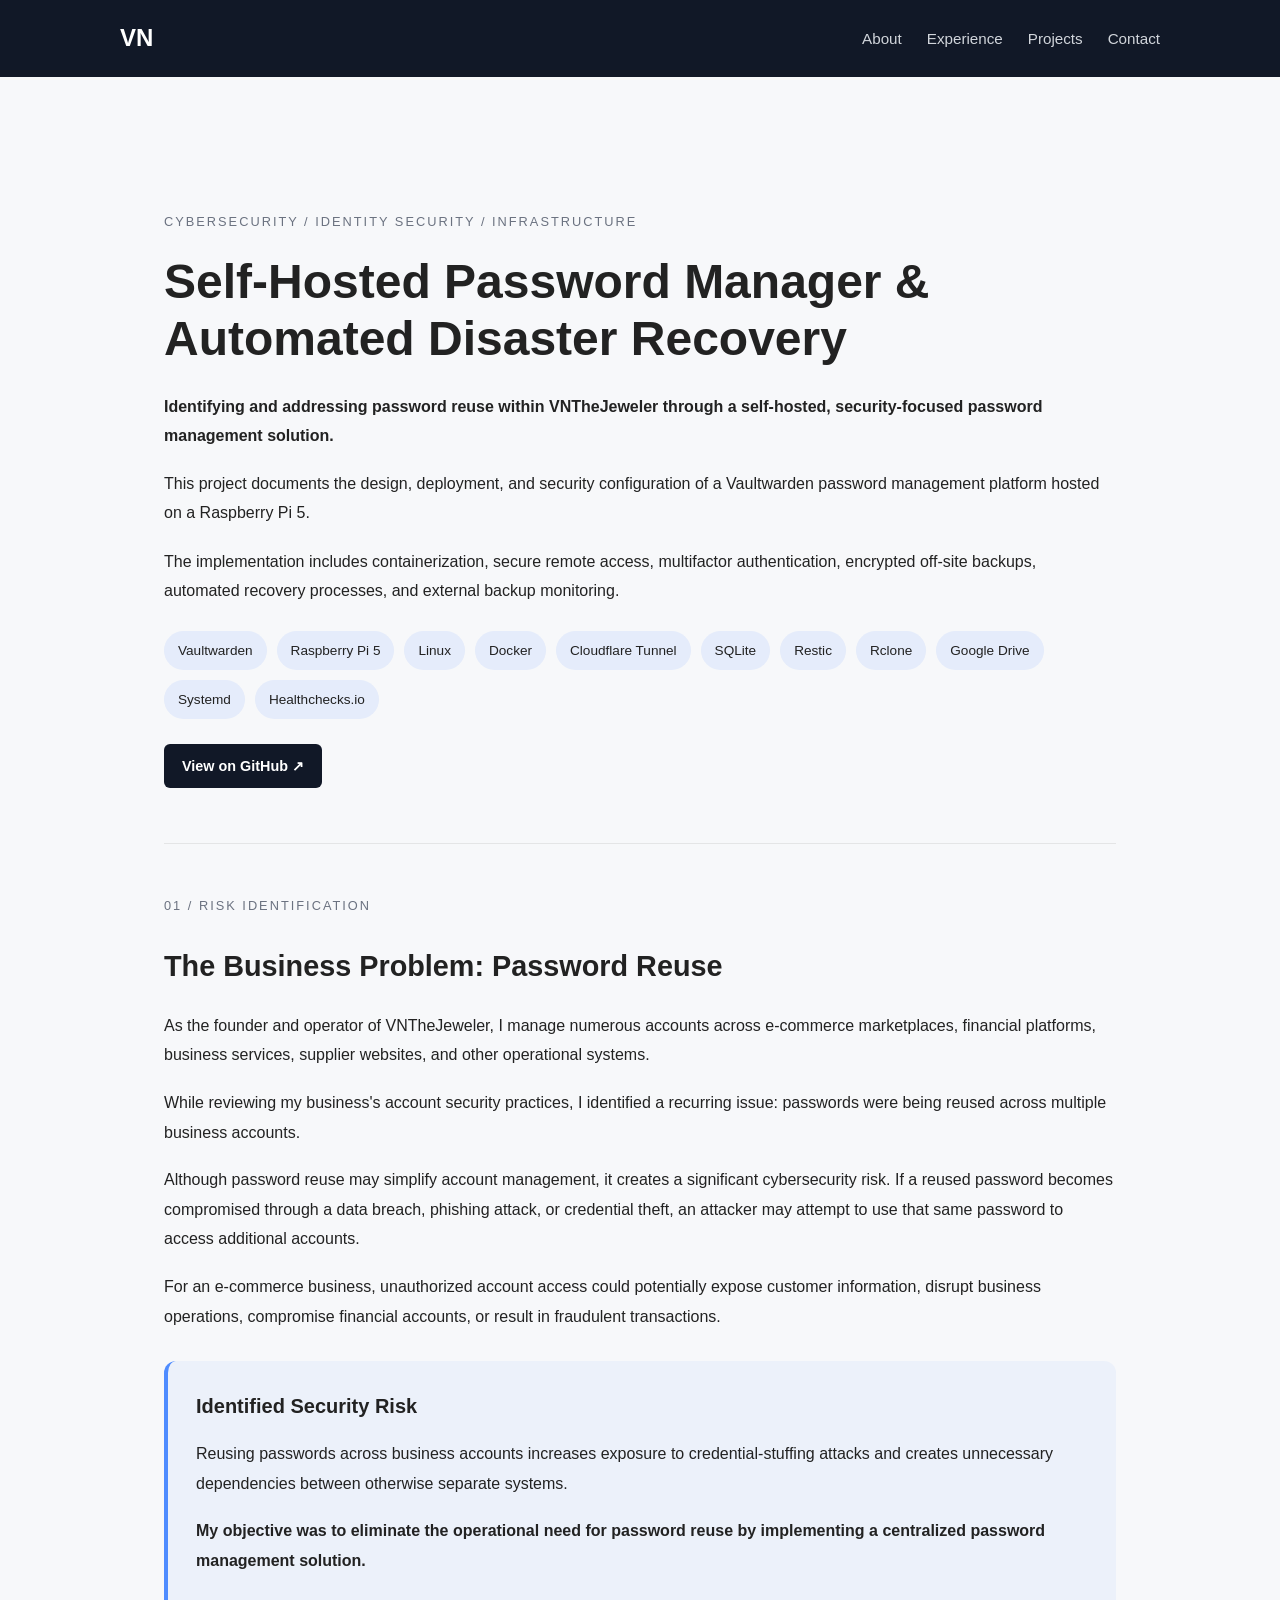
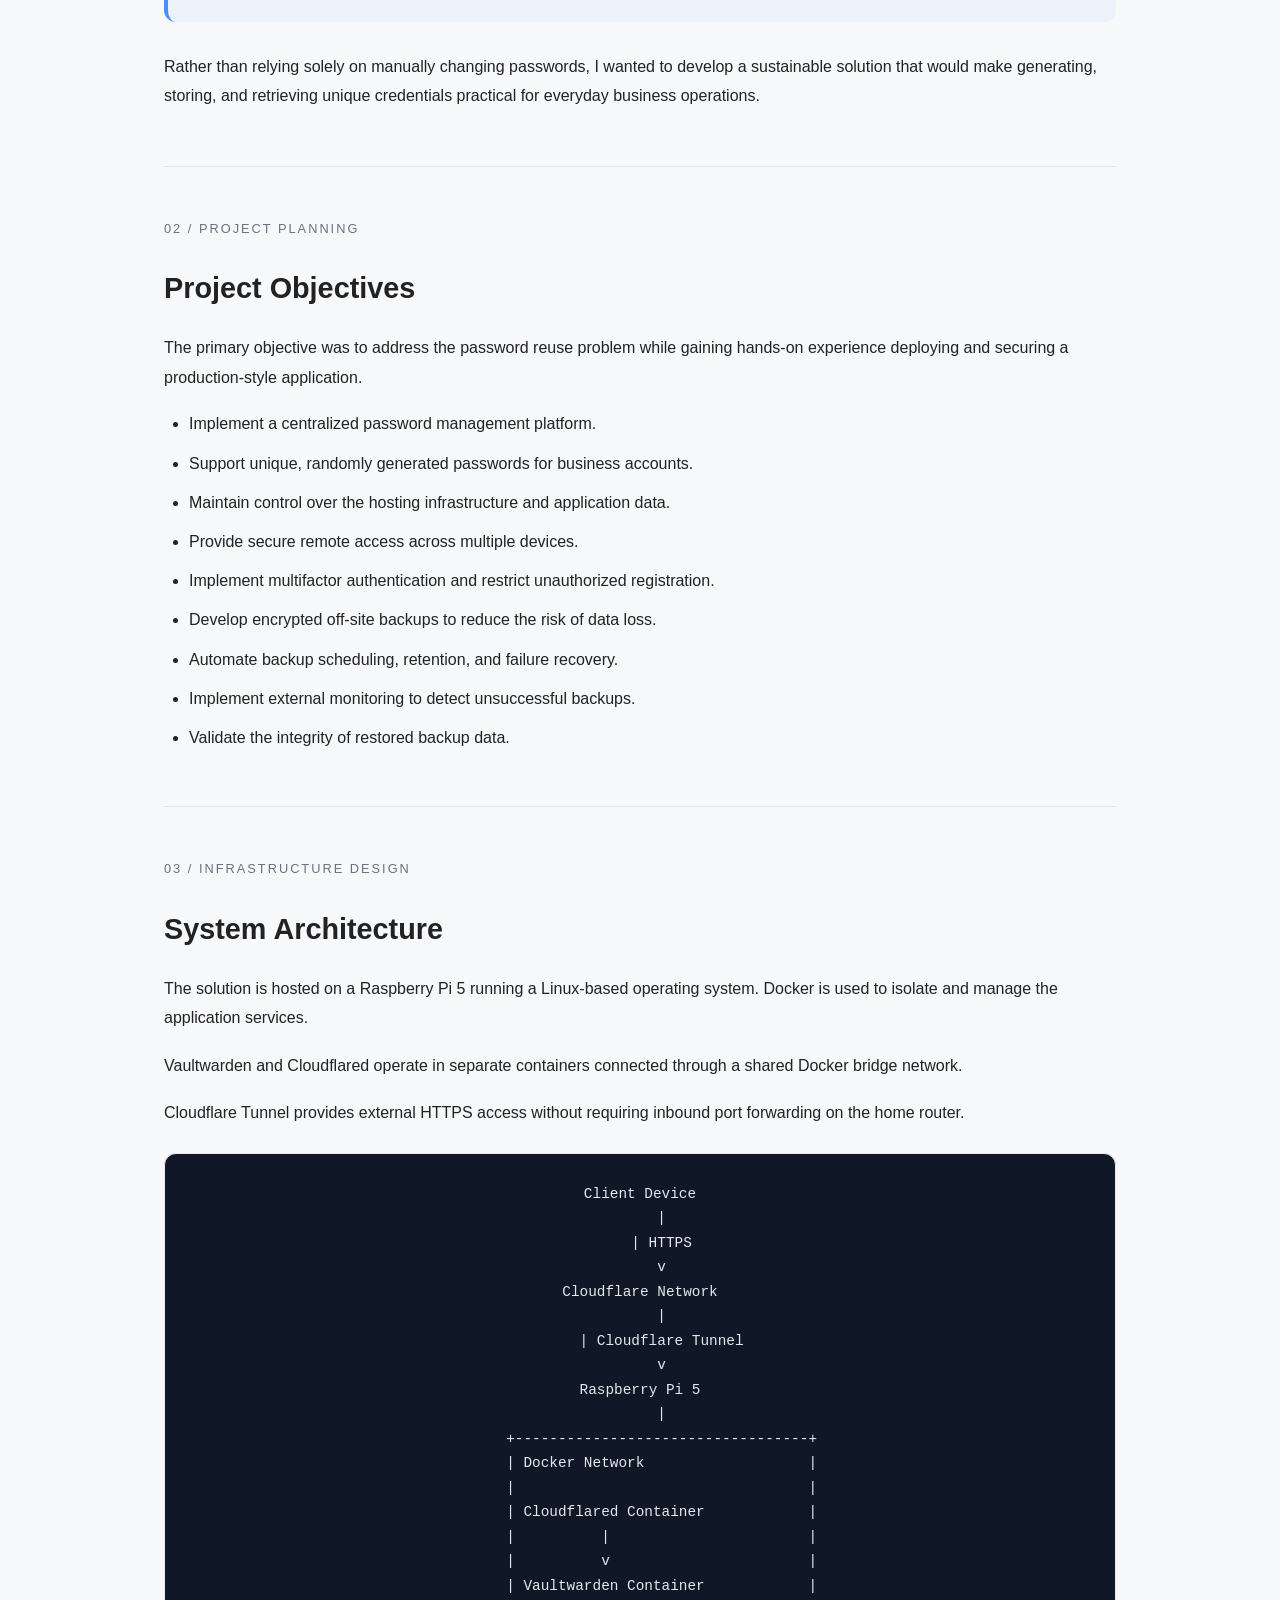
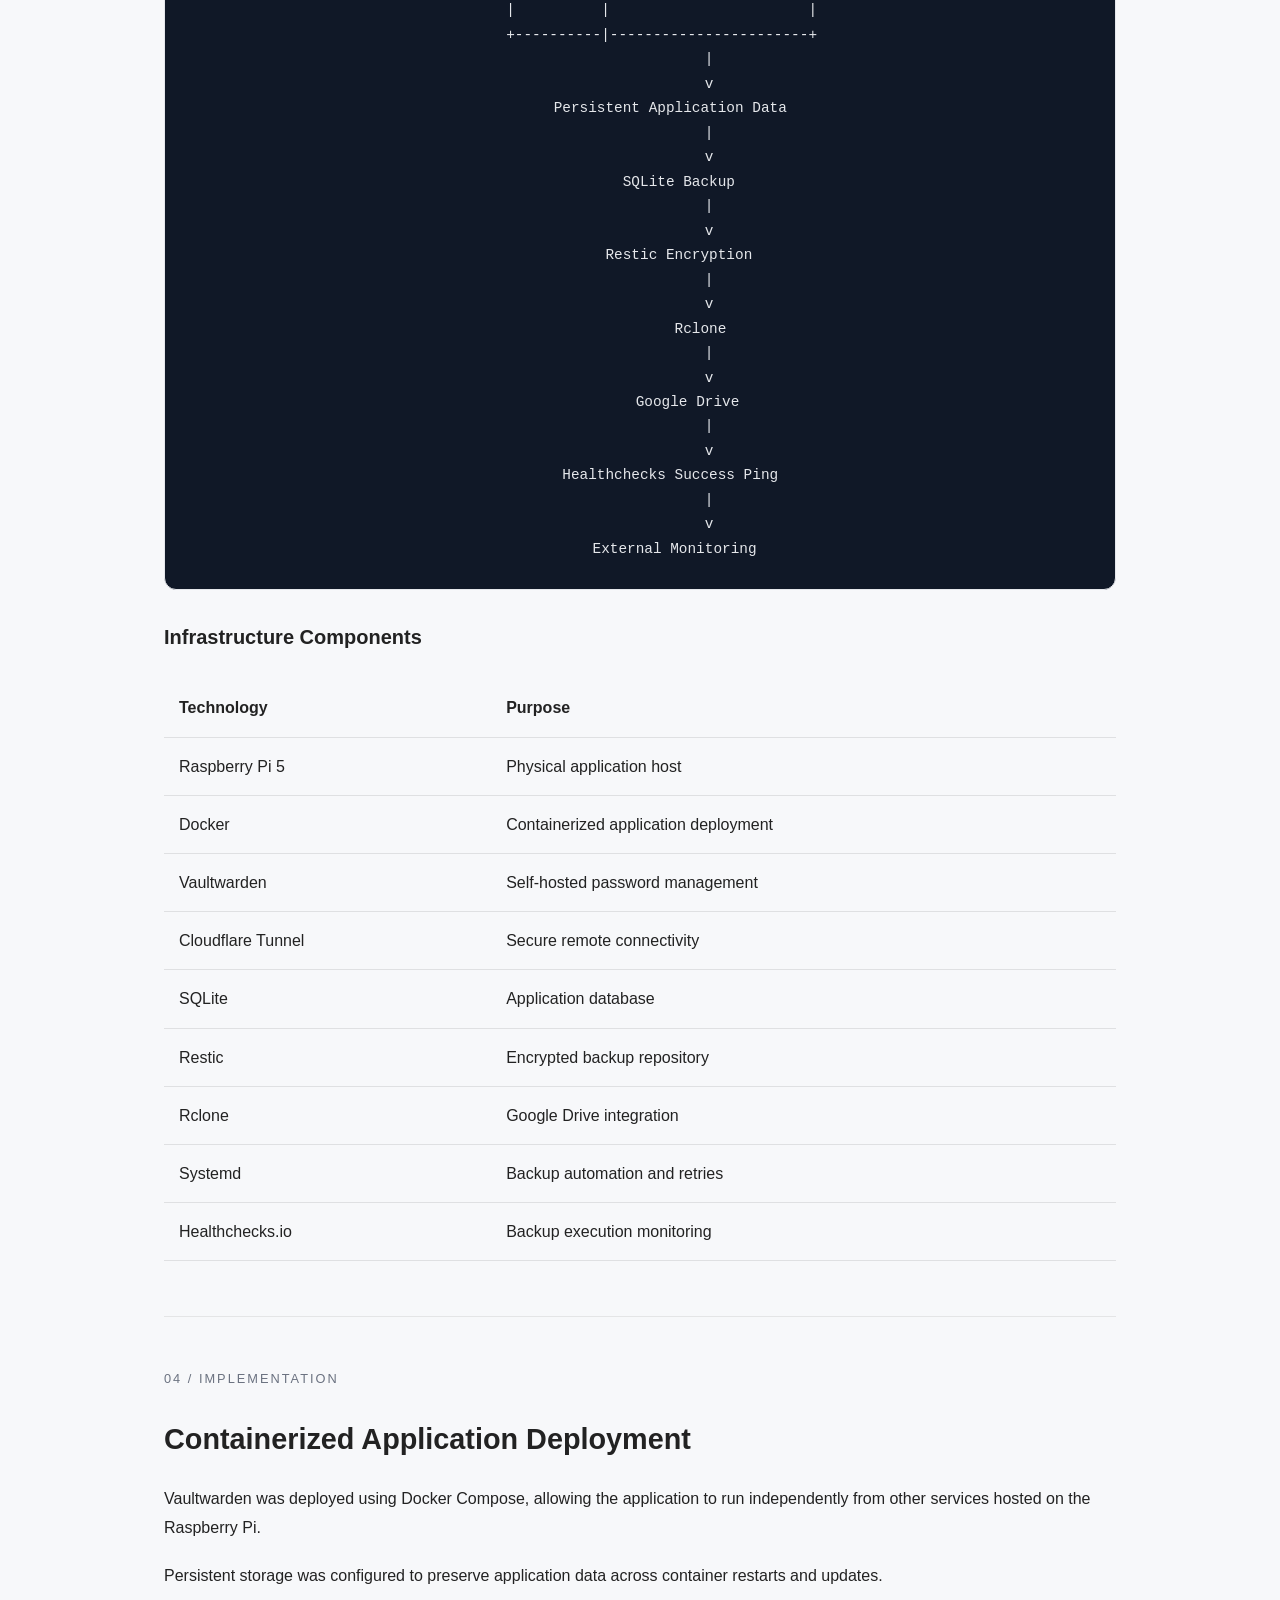
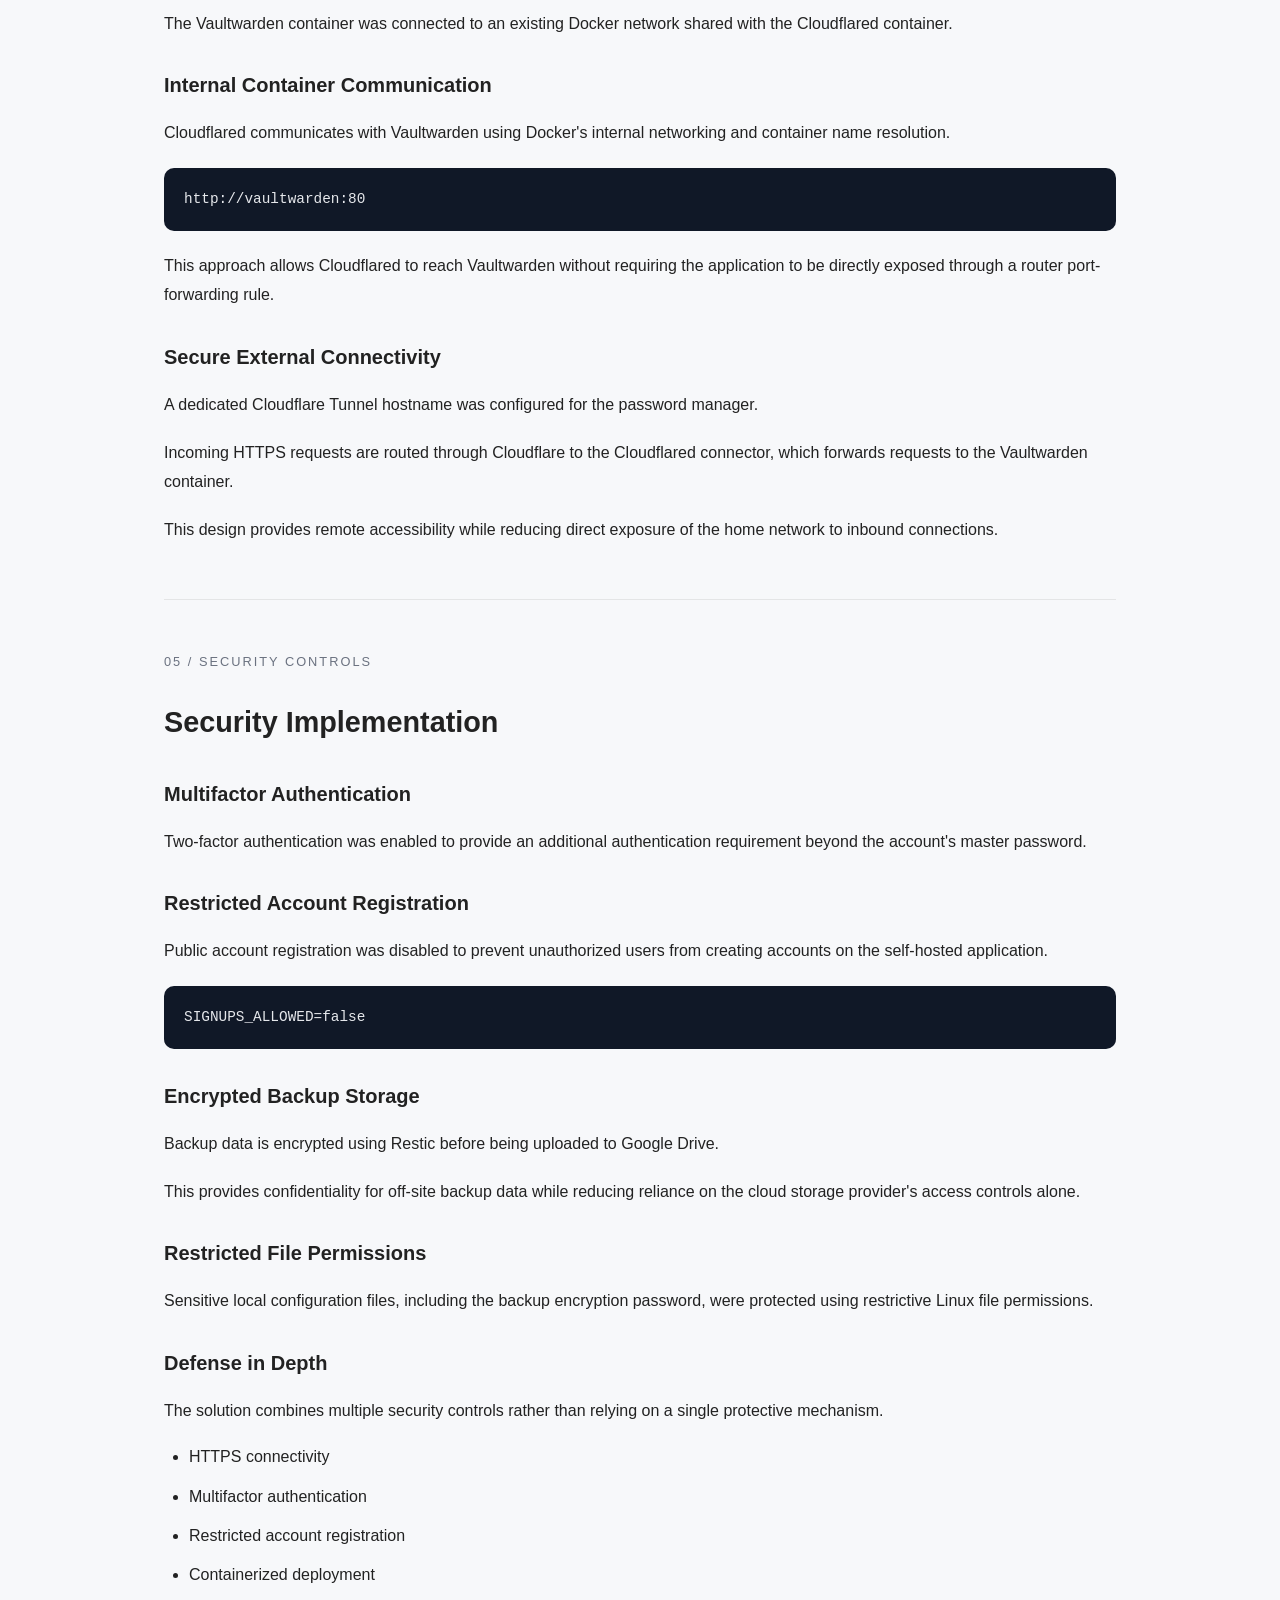
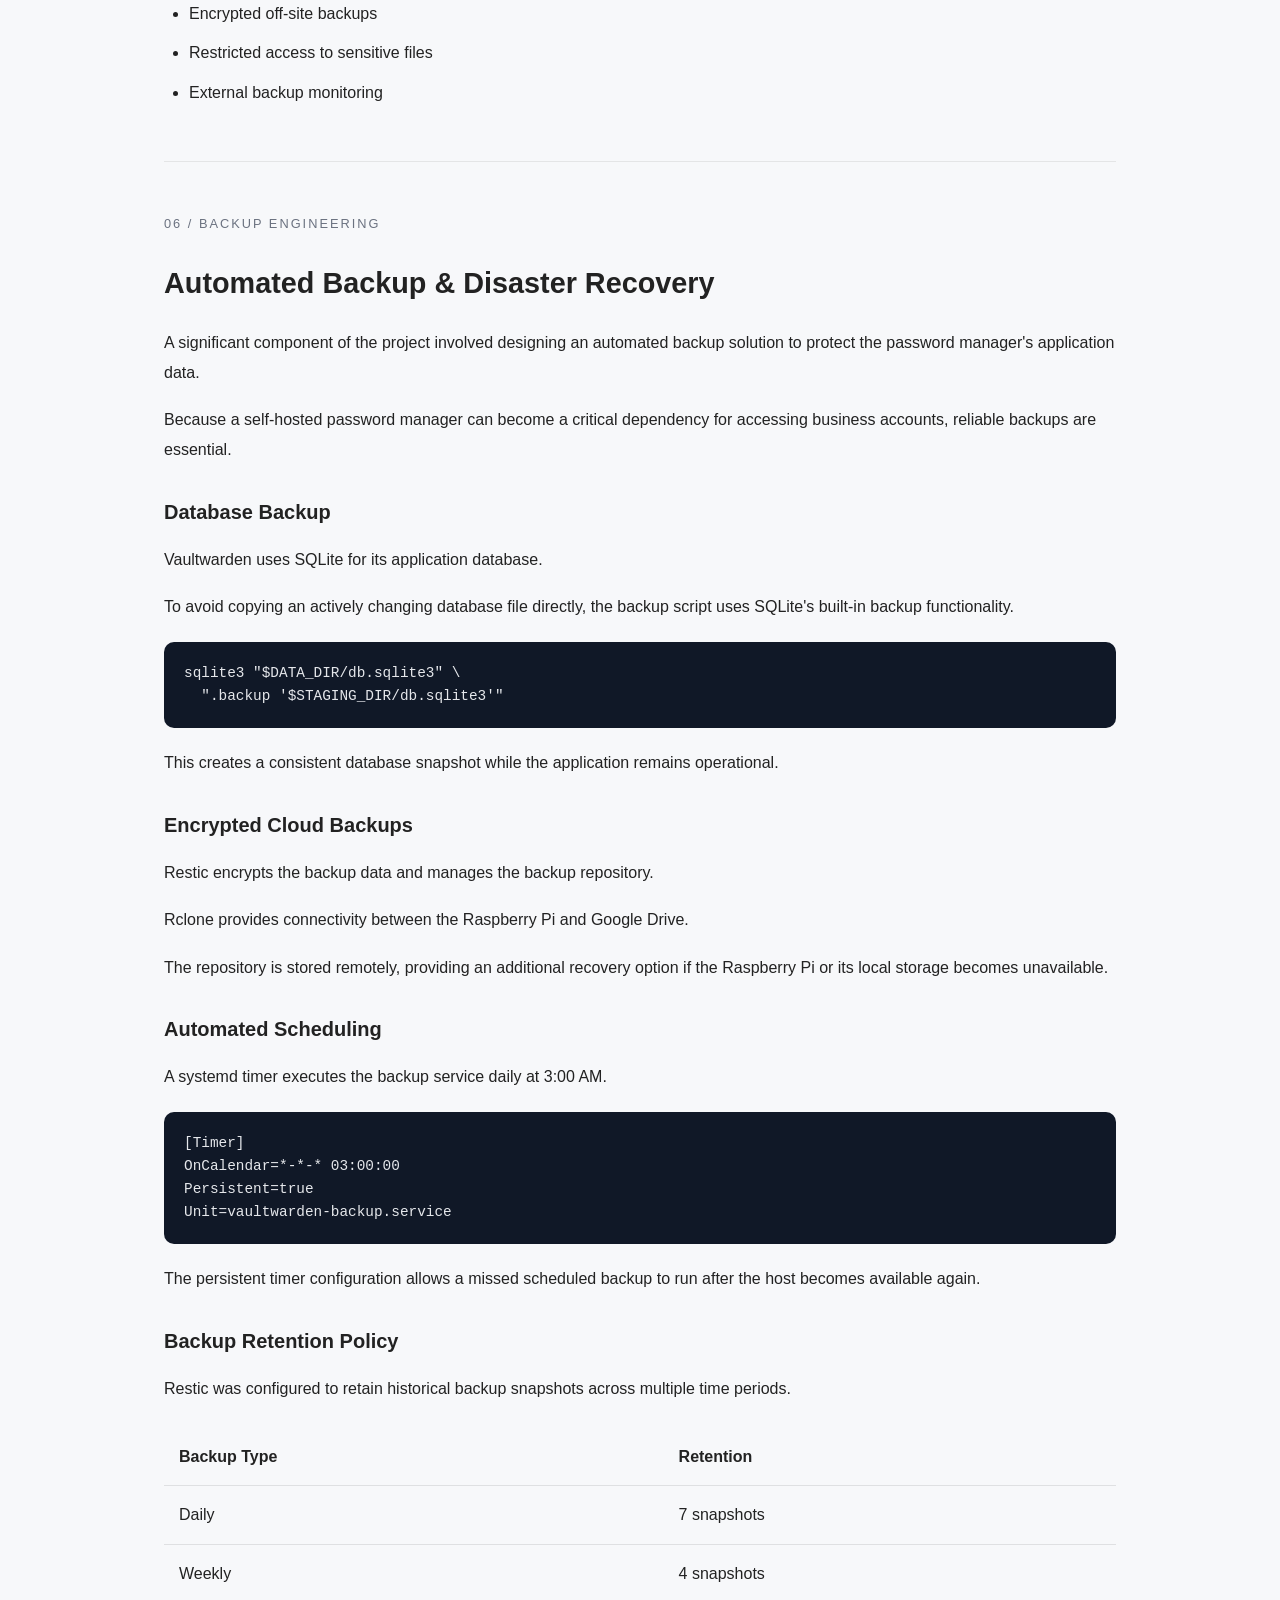
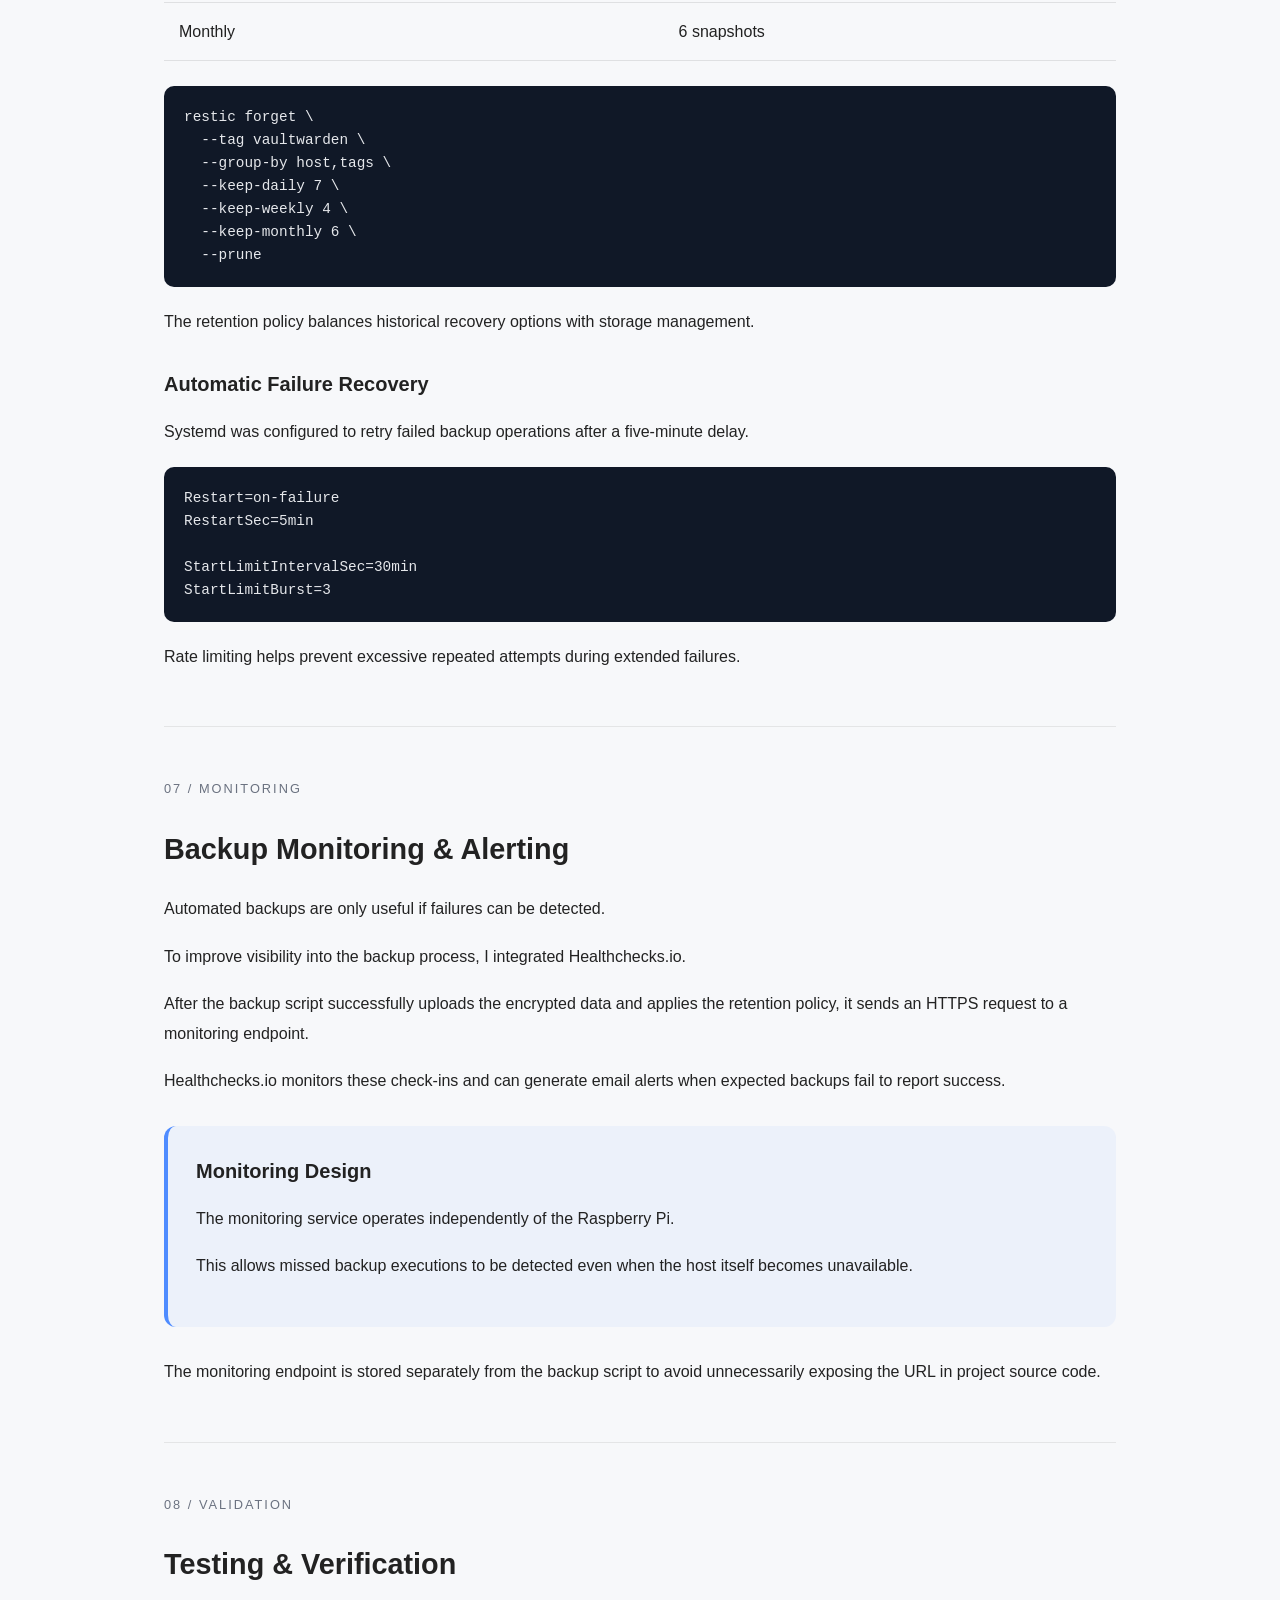
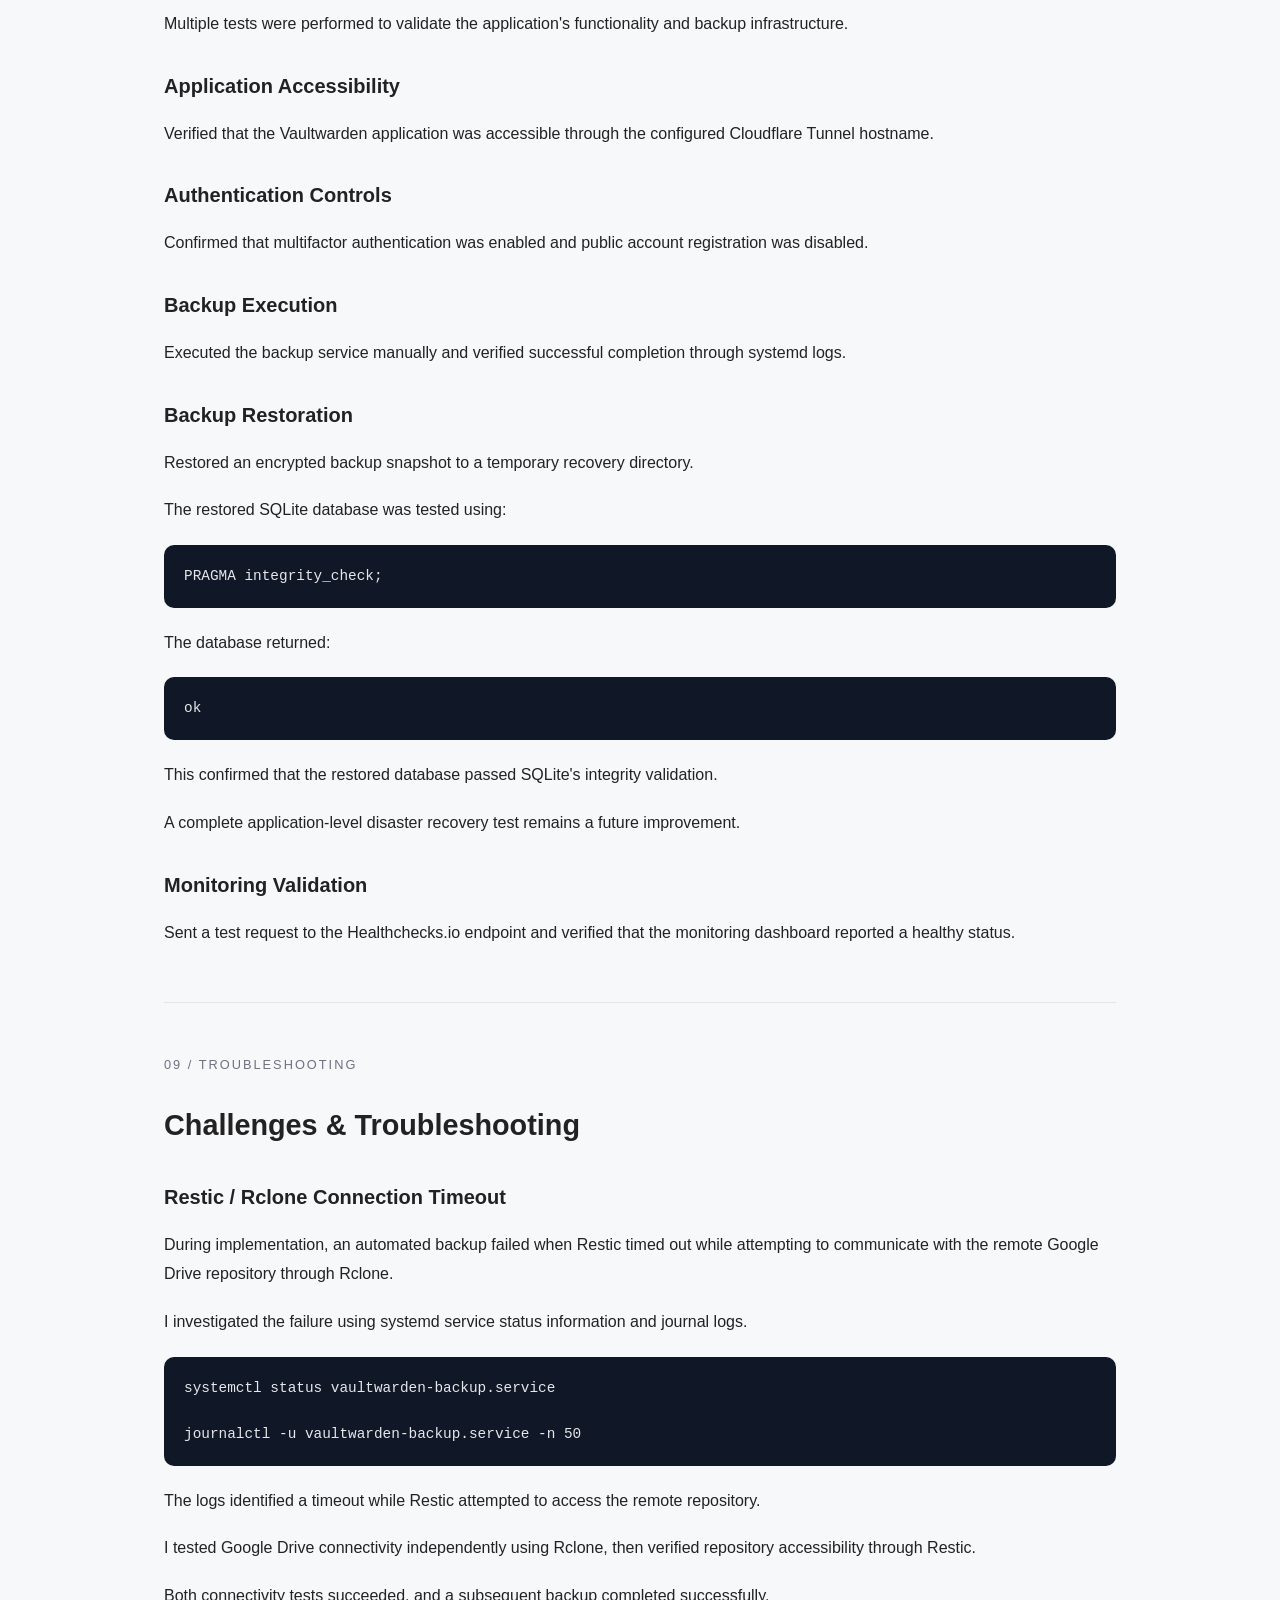
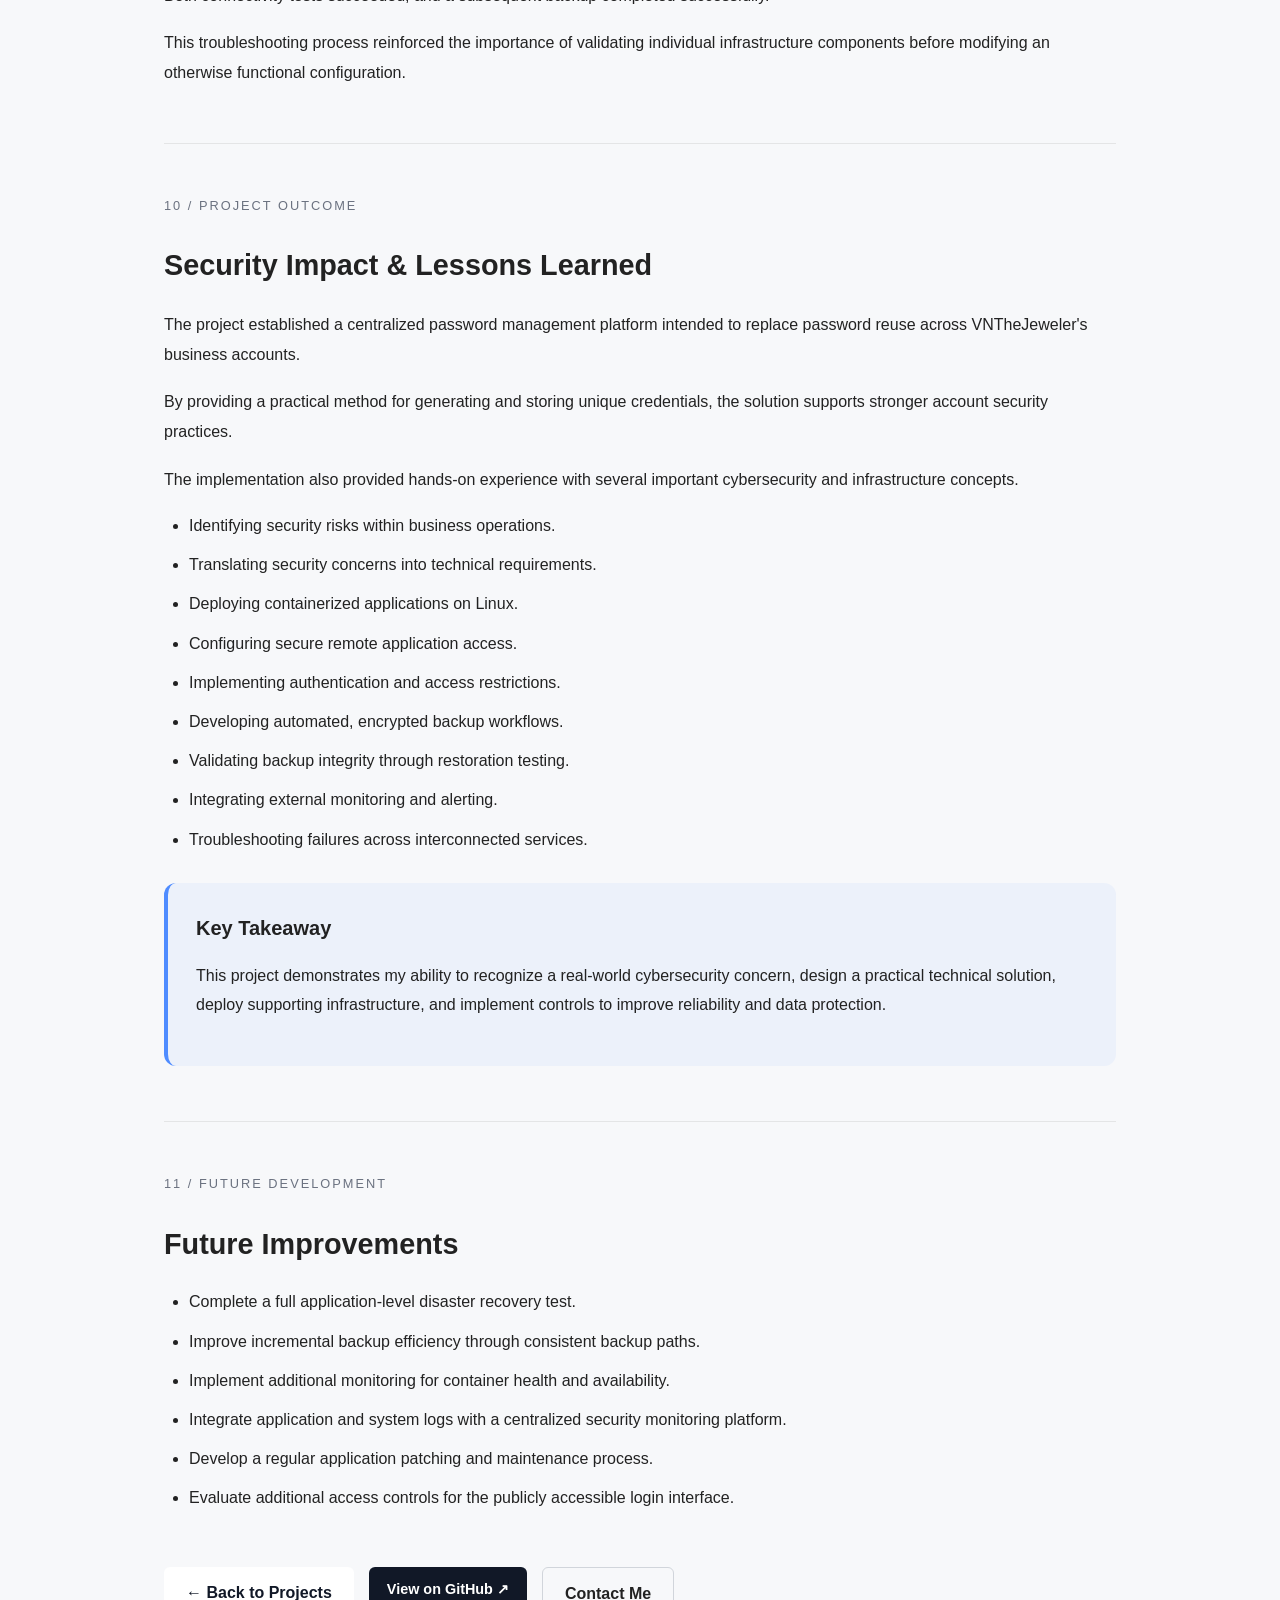
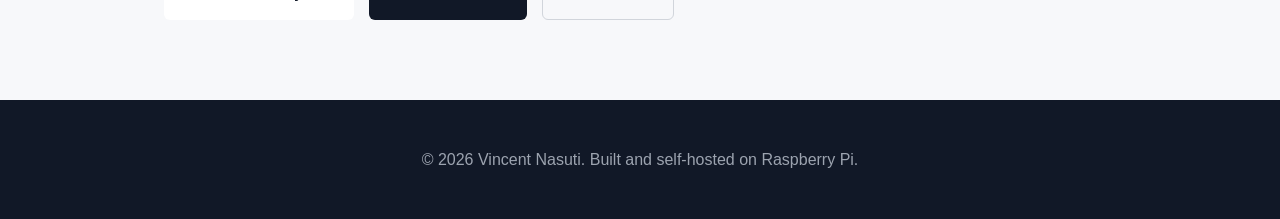
==== commit 4c2165f9: "added github links to appropriate sections" ====
--- a/projects/vaultwarden.html
+++ b/projects/vaultwarden.html
@@ -267,6 +267,22 @@
                 <span>Google Drive</span>
                 <span>Systemd</span>
                 <span>Healthchecks.io</span>
+
+            </div>
+
+
+            <!-- GitHub Repository Button -->
+
+            <div class="project-buttons">
+
+                <a href="https://github.com/vincenasuti/self-hosted-vaultwarden"
+                   target="_blank"
+                   rel="noopener noreferrer"
+                   class="button project-button">
+
+                    View on GitHub ↗
+
+                </a>
 
             </div>
 
@@ -1351,6 +1367,15 @@
 
             </a>
 
+            <a href="https://github.com/vincenasuti/self-hosted-vaultwarden"
+               target="_blank"
+               rel="noopener noreferrer"
+               class="button project-button">
+
+                View on GitHub ↗
+
+            </a>
+
             <a href="../index.html#contact"
                class="button secondary-button">
 
